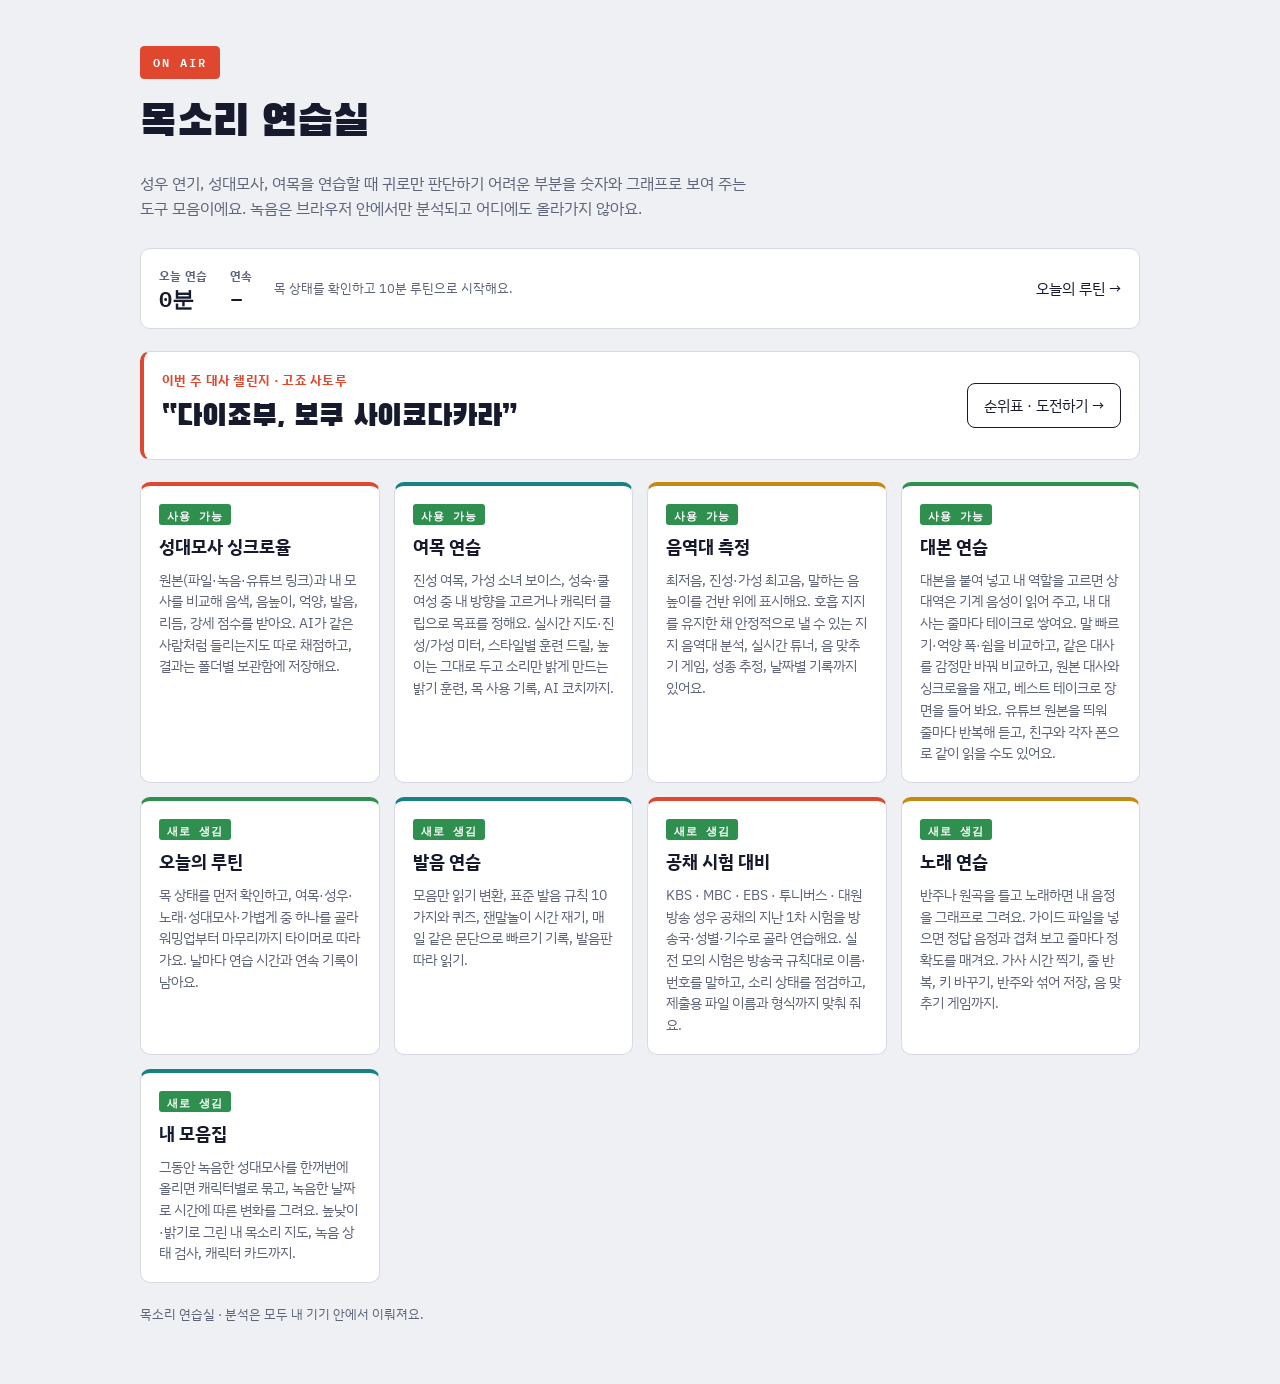
==== index.html @ d6d32005 "오늘의 루틴 페이지와 첫 화면 연습 요약 추가 - 목 상태 확인(느낌·쉰 소리·잠): 아프거나 2주 넘는 쉰 소리면 쉬기·진료 안내 - 가볍게/여목/성우/노래/성대모사 루틴, 단계" ====
<!DOCTYPE html>
<html lang="ko">
<head>
<meta charset="utf-8">
<meta name="viewport" content="width=device-width, initial-scale=1">
<title>목소리 연습실</title>
<meta name="description" content="성우 연기, 성대모사, 여목 연습을 위한 목소리 분석 도구 모음">
<link rel="preconnect" href="https://fonts.googleapis.com">
<link rel="preconnect" href="https://fonts.gstatic.com" crossorigin>
<link href="https://fonts.googleapis.com/css2?family=IBM+Plex+Sans+KR:wght@400;500;700&family=IBM+Plex+Mono:wght@500;600&family=Black+Han+Sans&display=swap" rel="stylesheet">
<link rel="stylesheet" href="assets/style.css?v=202611222300">
</head>
<body>
<div class="wrap">
  <header class="hero">
    <div class="tally on" style="justify-self:start">ON AIR</div>
    <h1>목소리 연습실</h1>
    <p class="sub">성우 연기, 성대모사, 여목을 연습할 때 귀로만 판단하기 어려운 부분을 숫자와 그래프로 보여 주는 도구 모음이에요. 녹음은 브라우저 안에서만 분석되고 어디에도 올라가지 않아요.</p>
  </header>

  <a class="panel home-today" href="routine.html" id="todayBox">
    <div><div class="ym-lab">오늘 연습</div><div class="ym-num sm" id="tdMin">0분</div></div>
    <div><div class="ym-lab">연속</div><div class="ym-num sm" id="tdStreak">–</div></div>
    <div class="cap" style="margin:0" id="tdMsg">목 상태를 확인하고 10분 루틴으로 시작해요.</div>
    <span class="primary-sm go">오늘의 루틴 →</span>
  </a>

  <section class="panel" id="recentBox" hidden>
    <h2 style="margin-bottom:10px">최근 성대모사 연습</h2>
    <div class="recent" id="recent"></div>
  </section>

  <a class="panel ch-home" href="challenge.html" id="chHome">
    <div><div class="ch-who" id="chHomeWho">이번 주 대사 챌린지</div><div class="ch-home-line" id="chHomeLine">이번 주 대사로 겨뤄 보세요</div></div>
    <span class="primary-sm ch-home-go">순위표 · 도전하기 →</span>
  </a>

  <section class="tools">
    <a class="panel tool" href="mimic.html" style="--c: var(--imi)">
      <span class="pill live">사용 가능</span>
      <h2>성대모사 싱크로율</h2>
      <p>원본(파일·녹음·유튜브 링크)과 내 모사를 비교해 음색, 음높이, 억양, 발음, 리듬, 강세 점수를 받아요. AI가 같은 사람처럼 들리는지도 따로 채점하고, 결과는 폴더별 보관함에 저장해요.</p>
    </a>
    <a class="panel tool" href="yeomok.html" style="--c: var(--ref)">
      <span class="pill live">사용 가능</span>
      <h2>여목 연습</h2>
      <p>진성 여목, 가성 소녀 보이스, 성숙·쿨 여성 중 내 방향을 고르거나 캐릭터 클립으로 목표를 정해요. 실시간 지도·진성/가성 미터, 스타일별 훈련 드릴, 높이는 그대로 두고 소리만 밝게 만드는 밝기 훈련, 목 사용 기록, AI 코치까지.</p>
    </a>
    <a class="panel tool" href="range.html" style="--c: var(--warn)">
      <span class="pill live">사용 가능</span>
      <h2>음역대 측정</h2>
      <p>최저음, 진성·가성 최고음, 말하는 음높이를 건반 위에 표시해요. 호흡 지지를 유지한 채 안정적으로 낼 수 있는 지지 음역대 분석, 실시간 튜너, 음 맞추기 게임, 성종 추정, 날짜별 기록까지 있어요.</p>
    </a>
    <a class="panel tool" href="script.html" style="--c: var(--good)">
      <span class="pill live">사용 가능</span>
      <h2>대본 연습</h2>
      <p>대본을 붙여 넣고 내 역할을 고르면 상대역은 기계 음성이 읽어 주고, 내 대사는 줄마다 테이크로 쌓여요. 말 빠르기·억양 폭·쉼을 비교하고, 같은 대사를 감정만 바꿔 비교하고, 원본 대사와 싱크로율을 재고, 베스트 테이크로 장면을 들어 봐요. 유튜브 원본을 띄워 줄마다 반복해 듣고, 친구와 각자 폰으로 같이 읽을 수도 있어요.</p>
    </a>
    <a class="panel tool" href="routine.html" style="--c: var(--good)">
      <span class="pill live">새로 생김</span>
      <h2>오늘의 루틴</h2>
      <p>목 상태를 먼저 확인하고, 여목·성우·노래·성대모사·가볍게 중 하나를 골라 워밍업부터 마무리까지 타이머로 따라가요. 날마다 연습 시간과 연속 기록이 남아요.</p>
    </a>
    <a class="panel tool" href="pronounce.html" style="--c: var(--ref)">
      <span class="pill live">새로 생김</span>
      <h2>발음 연습</h2>
      <p>모음만 읽기 변환, 표준 발음 규칙 10가지와 퀴즈, 잰말놀이 시간 재기, 매일 같은 문단으로 빠르기 기록, 발음판 따라 읽기.</p>
    </a>
    <a class="panel tool" href="exam.html" style="--c: var(--imi)">
      <span class="pill live">새로 생김</span>
      <h2>공채 시험 대비</h2>
      <p>KBS · MBC · EBS · 투니버스 · 대원방송 성우 공채의 지난 1차 시험을 방송국·성별·기수로 골라 연습해요. 실전 모의 시험은 방송국 규칙대로 이름·번호를 말하고, 소리 상태를 점검하고, 제출용 파일 이름과 형식까지 맞춰 줘요.</p>
    </a>
    <a class="panel tool" href="sing.html" style="--c: var(--warn)">
      <span class="pill live">새로 생김</span>
      <h2>노래 연습</h2>
      <p>반주나 원곡을 틀고 노래하면 내 음정을 그래프로 그려요. 가이드 파일을 넣으면 정답 음정과 겹쳐 보고 줄마다 정확도를 매겨요. 가사 시간 찍기, 줄 반복, 키 바꾸기, 반주와 섞어 저장, 음 맞추기 게임까지.</p>
    </a>
    <a class="panel tool" href="collection.html" style="--c: var(--ref)">
      <span class="pill live">새로 생김</span>
      <h2>내 모음집</h2>
      <p>그동안 녹음한 성대모사를 한꺼번에 올리면 캐릭터별로 묶고, 녹음한 날짜로 시간에 따른 변화를 그려요. 높낮이·밝기로 그린 내 목소리 지도, 녹음 상태 검사, 캐릭터 카드까지.</p>
    </a>
  </section>

  <footer>목소리 연습실 · 분석은 모두 내 기기 안에서 이뤄져요.</footer>
</div>
<script src="assets/challenges.js?v=202611222300"></script>
<script>
(() => {
  try { const { ch } = Week.current(); if (ch) { document.getElementById('chHomeWho').textContent = `이번 주 대사 챌린지 · ${ch.character}`; document.getElementById('chHomeLine').textContent = `“${ch.line}”`; } } catch (_) {}
})();
(() => {
  const dk = d => `${d.getFullYear()}-${String(d.getMonth() + 1).padStart(2, '0')}-${String(d.getDate()).padStart(2, '0')}`;
  let R = {}, V = {}; try { R = JSON.parse(localStorage.getItem('moksori.routine') || '{}'); V = JSON.parse(localStorage.getItem('moksori.voiceLoad') || '{}'); } catch (_) {}
  const sec = k => ((R[k] && R[k].sec) || 0) + ((V[k] && V[k].t) || 0), t = sec(dk(new Date()));
  let st = 0; for (let i = 0; i < 365; i++) { const s = sec(dk(new Date(Date.now() - i * 864e5))); if (s > 0) st++; else if (i === 0) continue; else break; }
  document.getElementById('tdMin').textContent = `${Math.round(t / 60)}분`; document.getElementById('tdStreak').textContent = st ? `${st}일` : '–';
  const ck = R[dk(new Date())] && R[dk(new Date())].ck;
  if (t > 1800) document.getElementById('tdMsg').textContent = '오늘은 30분이 넘었어요. 목을 쉬어 주세요.';
  else if (ck && ck.feel === '아픔') document.getElementById('tdMsg').textContent = '오늘은 목이 아프다고 했어요. 쉬는 날이에요.';
  else if (t > 0) document.getElementById('tdMsg').textContent = '오늘도 연습했어요. 짧게 한 번 더 해도 좋아요.';
})();
(() => {
  let h = []; try { h = JSON.parse(localStorage.getItem('moksori.mimic.history') || '[]'); } catch (_) {}
  if (!h.length) return;
  const best = Math.max(...h.map(x => x.o)), lastOne = h[h.length - 1];
  const r = v => Math.round(v);
  document.getElementById('recent').innerHTML =
    `<div><div class="big">${r(lastOne.o)}</div><div class="lab">최근 점수</div></div>` +
    `<div><div class="big">${r(best)}</div><div class="lab">최고 점수</div></div>` +
    `<div><div class="big">${h.length}</div><div class="lab">연습 횟수</div></div>`;
  document.getElementById('recentBox').hidden = false;
})();
</script>
</body>
</html>
---- assets/style.css ----
/* 레이아웃: 방송 스튜디오 콘솔. 위에 두 개의 입력 채널(원본/모사), 아래에 결과 미터와 그래프 */
:root {
  --bg: #eef0f4;
  --panel: #ffffff;
  --ink: #161a2c;
  --muted: #5d6378;
  --line: #d7dae3;
  --ref: #1b7f86;      /* 원본 채널 */
  --imi: #e0472f;      /* 내 모사 채널 (ON AIR 빨강) */
  --good: #2f8f4e; --warn: #c58a12; --bad: #c4372a;
  --font-display: "Black Han Sans", "IBM Plex Sans KR", sans-serif;
  --font-body: "IBM Plex Sans KR", "Apple SD Gothic Neo", "Malgun Gothic", sans-serif;
  --font-mono: "IBM Plex Mono", ui-monospace, monospace;
  color-scheme: light;
}
@media (prefers-color-scheme: dark) {
  :root:not([data-theme="light"]) {
    --bg: #12141d; --panel: #1b1e2a; --ink: #e9ebf3; --muted: #9aa0b6; --line: #2c3142;
    --ref: #4cc3c9; --imi: #ff6a52; --good: #5cc27d; --warn: #e4b43f; --bad: #ff6f61; color-scheme: dark;
  }
}
:root[data-theme="dark"] {
  --bg: #12141d; --panel: #1b1e2a; --ink: #e9ebf3; --muted: #9aa0b6; --line: #2c3142;
  --ref: #4cc3c9; --imi: #ff6a52; --good: #5cc27d; --warn: #e4b43f; --bad: #ff6f61; color-scheme: dark;
}
* { box-sizing: border-box; }
html, body { margin: 0; }
body { background: var(--bg); color: var(--ink); font-family: var(--font-body); font-size: 15px; line-height: 1.55; }
.wrap { max-width: 1040px; margin: 0 auto; padding: 28px 20px 60px; display: grid; gap: 22px; }
header { display: flex; align-items: center; justify-content: space-between; gap: 16px; flex-wrap: wrap; }
h1 { font-family: var(--font-display); font-weight: 400; font-size: 34px; letter-spacing: -0.5px; margin: 0; text-wrap: balance; }
h2 { font-size: 16px; margin: 0; font-weight: 700; text-wrap: balance; }
.sub { color: var(--muted); margin: 4px 0 0; max-width: 62ch; }
.tally { font-family: var(--font-mono); font-size: 12px; font-weight: 600; letter-spacing: 2px; padding: 6px 12px; border-radius: 4px; border: 1.5px solid var(--line); color: var(--muted); }
.tally.on { background: var(--imi); border-color: var(--imi); color: #fff; }
.panel { background: var(--panel); border: 1px solid var(--line); border-radius: 10px; padding: 18px; }
.channels { display: grid; grid-template-columns: 1fr 1fr; gap: 16px; }
@media (max-width: 720px) { .channels { grid-template-columns: 1fr; } }
.ch { display: grid; gap: 12px; border-top: 4px solid var(--c); }
.ch-head { display: flex; align-items: center; gap: 10px; }
.ch-tag { font-family: var(--font-mono); font-weight: 600; font-size: 12px; color: #fff; background: var(--c); padding: 2px 8px; border-radius: 3px; }
.drop { border: 1.5px dashed var(--line); border-radius: 8px; padding: 14px; display: flex; align-items: center; gap: 12px; flex-wrap: wrap; transition: border-color .15s, background .15s; }
.drop.over { border-color: var(--c); background: color-mix(in srgb, var(--c) 8%, transparent); }
.drop .name { flex: 1 1 160px; min-width: 0; color: var(--muted); font-size: 13px; overflow-wrap: anywhere; }
.drop .name b { color: var(--ink); font-weight: 500; }
button, .filebtn { font: inherit; font-weight: 500; font-size: 14px; border-radius: 6px; border: 1px solid var(--line); background: var(--panel); color: var(--ink); padding: 8px 14px; cursor: pointer; }
button:hover, .filebtn:hover { border-color: var(--ink); }
button:focus-visible, .filebtn:focus-within, input:focus-visible { outline: 2px solid var(--c, var(--imi)); outline-offset: 2px; }
button:disabled { opacity: .45; cursor: not-allowed; }
.filebtn { position: relative; background: var(--c); color: #fff; border-color: var(--c); }
.filebtn input { position: absolute; inset: 0; opacity: 0; cursor: pointer; }
canvas.wave { width: 100%; height: 64px; display: block; }
.meta { display: flex; gap: 14px; flex-wrap: wrap; font-size: 12.5px; color: var(--muted); font-variant-numeric: tabular-nums; }
.meta .w { color: var(--warn); font-weight: 500; }
.go { display: flex; gap: 12px; align-items: center; flex-wrap: wrap; }
.go button.primary { background: var(--ink); color: var(--bg); border-color: var(--ink); padding: 11px 22px; font-size: 15px; font-weight: 700; }
.go .hint { color: var(--muted); font-size: 13px; }
.result { display: grid; grid-template-columns: 240px 1fr; gap: 26px; align-items: start; }
@media (max-width: 720px) { .result { grid-template-columns: 1fr; } }
.score { display: grid; justify-items: center; gap: 6px; text-align: center; }
.score svg { width: 190px; height: 190px; }
.score .grade { font-weight: 700; font-size: 17px; }
.score .demo { font-size: 12px; color: var(--warn); font-weight: 500; }
.meters { display: grid; gap: 12px; }
.m { display: grid; grid-template-columns: 108px 1fr 44px; gap: 12px; align-items: center; }
.m .lab { font-weight: 500; font-size: 14px; }
.m .lab em { font-style: normal; font-family: var(--font-mono); font-size: 11px; color: var(--muted); }
.m .lab small { display: block; color: var(--muted); font-weight: 400; font-size: 11.5px; line-height: 1.3; }
.bar { height: 14px; border-radius: 3px; background: repeating-linear-gradient(90deg, var(--line) 0 2px, transparent 2px 10px); position: relative; overflow: hidden; border: 1px solid var(--line); }
.bar i { position: absolute; inset: 0 auto 0 0; background: var(--col); border-radius: 2px; transition: width .5s; }
.m .val { font-family: var(--font-mono); font-weight: 600; text-align: right; font-variant-numeric: tabular-nums; }
.fb { display: grid; gap: 8px; margin: 0; padding: 0; list-style: none; }
.fb li { padding: 10px 12px 10px 14px; border-left: 3px solid var(--col, var(--line)); background: color-mix(in srgb, var(--ink) 3%, transparent); border-radius: 0 6px 6px 0; font-size: 14px; }
.fb li b { font-weight: 700; margin-right: 6px; font-size: 12.5px; color: var(--muted); }
.charts { display: grid; grid-template-columns: 1.5fr 1fr; gap: 16px; }
@media (max-width: 820px) { .charts { grid-template-columns: 1fr; } }
.chart-head { display: flex; justify-content: space-between; align-items: center; gap: 10px; flex-wrap: wrap; margin-bottom: 10px; }
.legend { display: flex; gap: 14px; font-size: 12.5px; color: var(--muted); }
.legend span::before { content: ""; display: inline-block; width: 14px; height: 3px; background: var(--c); vertical-align: middle; margin-right: 6px; border-radius: 2px; }
canvas.chart { width: 100%; height: 260px; display: block; }
label.tog { font-size: 13px; color: var(--muted); display: flex; align-items: center; gap: 6px; cursor: pointer; }
.cap { font-size: 12.5px; color: var(--muted); margin: 8px 0 0; }
table.hist { width: 100%; border-collapse: collapse; font-size: 13.5px; font-variant-numeric: tabular-nums; }
.hist th, .hist td { text-align: right; padding: 7px 8px; border-bottom: 1px solid var(--line); white-space: nowrap; }
.hist th:first-child, .hist td:first-child, .hist th:nth-child(2), .hist td:nth-child(2) { text-align: left; }
.hist td:nth-child(2) { white-space: normal; overflow-wrap: anywhere; max-width: 220px; }
.hist th { font-weight: 500; color: var(--muted); font-size: 12px; }
.hist tr.best td { font-weight: 700; }
.histwrap { overflow-x: auto; }
.tips { display: grid; grid-template-columns: repeat(auto-fit, minmax(220px, 1fr)); gap: 14px; }
.tips div { font-size: 13.5px; color: var(--muted); }
.tips b { color: var(--ink); display: block; margin-bottom: 2px; font-size: 14px; }
.err { color: var(--bad); font-size: 13px; }
@media (prefers-reduced-motion: reduce) { * { transition: none !important; } }

/* ---- 사이트 공통 ---- */
.crumb a { color: var(--muted); text-decoration: none; font-size: 13.5px; font-weight: 500; }
.crumb a:hover { color: var(--ink); }
button.rec { color: var(--imi); border-color: color-mix(in srgb, var(--imi) 45%, var(--line)); }
button.rec.on { background: var(--imi); color: #fff; border-color: var(--imi); animation: blink 1.2s steps(2, start) infinite; }
@keyframes blink { 50% { opacity: .75; } }
.lvl { display: inline-block; width: 90px; height: 8px; border-radius: 2px; background: var(--line); vertical-align: middle; margin-left: 6px; overflow: hidden; position: relative; }
.lvl i { position: absolute; inset: 0 auto 0 0; background: var(--imi); }
@media (prefers-reduced-motion: reduce) { button.rec.on { animation: none; } }

/* ---- 홈 ---- */
.hero { display: grid; gap: 10px; padding: 18px 0 6px; }
.hero h1 { font-size: 44px; }
.hero .sub { font-size: 16px; }
.tools { display: grid; grid-template-columns: repeat(auto-fit, minmax(230px, 1fr)); gap: 14px; }
.tool { display: grid; gap: 8px; align-content: start; text-decoration: none; color: inherit; border-top: 4px solid var(--c, var(--line)); transition: transform .15s, border-color .15s; }
a.tool:hover { transform: translateY(-2px); border-color: var(--c); }
a.tool:focus-visible { outline: 2px solid var(--c); outline-offset: 2px; }
.tool h2 { font-size: 18px; }
.tool p { margin: 0; color: var(--muted); font-size: 14px; }
.pill { justify-self: start; font-family: var(--font-mono); font-size: 11px; font-weight: 600; letter-spacing: 1px; padding: 2px 8px; border-radius: 3px; }
.pill.live { background: var(--good); color: #fff; }
.pill.soon { border: 1px solid var(--line); color: var(--muted); }
.tool.soon { opacity: .75; }
.recent { display: flex; gap: 22px; flex-wrap: wrap; align-items: baseline; }
.recent .big { font-family: var(--font-mono); font-size: 30px; font-weight: 600; font-variant-numeric: tabular-nums; }
.recent .lab { color: var(--muted); font-size: 13px; }
footer { color: var(--muted); font-size: 12.5px; }

/* ---- 원본 입력 탭 / 유튜브 ---- */
.ch-head { flex-wrap: wrap; }
.tabs { margin-left: auto; display: flex; border: 1px solid var(--line); border-radius: 6px; overflow: hidden; }
.tab { border: 0; border-radius: 0; padding: 5px 11px; font-size: 13px; color: var(--muted); background: transparent; }
.tab + .tab { border-left: 1px solid var(--line); }
.tab.on { background: var(--c); color: #fff; }
.yt { display: grid; gap: 10px; }
.yt[hidden], .drop[hidden], .yt-box[hidden], .yt-row[hidden] { display: none; }
.yt-row { display: flex; gap: 8px; flex-wrap: wrap; align-items: center; }
.yt-row input { font: inherit; font-size: 14px; color: var(--ink); background: var(--bg); border: 1px solid var(--line); border-radius: 6px; padding: 8px 10px; }
#ytUrl { flex: 1 1 220px; min-width: 0; }
.tm { display: flex; align-items: center; gap: 6px; font-size: 13px; color: var(--muted); }
.tm input { width: 76px; font-family: var(--font-mono); font-variant-numeric: tabular-nums; padding: 6px 8px; }
.yt-box { aspect-ratio: 16 / 9; width: 100%; background: #000; border-radius: 8px; overflow: hidden; }
.yt-box iframe, .yt-box > div { width: 100%; height: 100%; display: block; border: 0; }
.yt .cap { margin: 0; }

/* ---- AI 목소리 닮음 ---- */
.ai { width: 100%; max-width: 230px; border: 1px solid var(--line); border-radius: 8px; padding: 12px; display: grid; gap: 6px; justify-items: center; margin-top: 6px; }
.ai-head { font-size: 12px; font-weight: 700; letter-spacing: .5px; color: var(--muted); }
.ai #aiBody { display: grid; gap: 6px; justify-items: center; width: 100%; }
.ai-num { font-family: var(--font-mono); font-size: 34px; font-weight: 600; line-height: 1.1; font-variant-numeric: tabular-nums; }
.ai-lab { font-weight: 700; font-size: 14px; }
.ai-sub { font-size: 11.5px; color: var(--muted); line-height: 1.4; }
.ai-sub.err, .ai-sub .err { color: var(--bad); }
.lvl.wide { width: 100%; margin: 0; }
.cap a, .err a { color: inherit; font-weight: 700; overflow-wrap: anywhere; }

/* ---- 저장 바 ---- */
.savebar { display: flex; gap: 8px; flex-wrap: wrap; align-items: center; padding-top: 12px; border-top: 1px solid var(--line); }
.savebar input, .savebar select, .folder-edit input, .item select { font: inherit; font-size: 14px; color: var(--ink); background: var(--bg); border: 1px solid var(--line); border-radius: 6px; padding: 8px 10px; }
.savebar input { flex: 1 1 200px; min-width: 0; }
.savebar.off input, .savebar.off select { opacity: .5; }
button.primary-sm { background: var(--ink); color: var(--bg); border-color: var(--ink); font-weight: 700; }
.save-msg { font-size: 13px; color: var(--muted); }

/* ---- 보관함 ---- */
.lib-tools { display: flex; gap: 8px; flex-wrap: wrap; }
.btnlike { font-weight: 500; font-size: 14px; border-radius: 6px; border: 1px solid var(--line); background: var(--panel); color: var(--ink); padding: 8px 14px; cursor: pointer; position: relative; }
.btnlike:hover { border-color: var(--ink); }
.btnlike input { position: absolute; inset: 0; opacity: 0; cursor: pointer; }
.folder-edit, .folder-act { display: flex; gap: 8px; flex-wrap: wrap; align-items: center; margin-bottom: 12px; }
.folder-edit[hidden], .folder-act[hidden] { display: none; }
.folder-edit input { flex: 0 1 240px; }
.folder-act button { font-size: 13px; padding: 6px 11px; }
.chips { display: flex; gap: 6px; flex-wrap: wrap; margin-bottom: 12px; }
.chip { border-radius: 999px; padding: 6px 13px; font-size: 13.5px; }
.chip em { font-style: normal; font-family: var(--font-mono); font-size: 11.5px; color: var(--muted); margin-left: 2px; }
.chip.on { background: var(--ink); color: var(--bg); border-color: var(--ink); }
.chip.on em { color: inherit; opacity: .7; }
.lib-list { display: grid; gap: 8px; }
.lib-empty { color: var(--muted); font-size: 14px; padding: 18px; border: 1.5px dashed var(--line); border-radius: 8px; text-align: center; }
.item { display: grid; grid-template-columns: 56px 1fr auto; gap: 14px; align-items: center; padding: 12px; border: 1px solid var(--line); border-radius: 8px; }
.item-score { font-family: var(--font-mono); font-weight: 600; font-size: 22px; text-align: center; color: var(--col); border-right: 3px solid var(--col); padding-right: 10px; font-variant-numeric: tabular-nums; }
.item-main { min-width: 0; }
.item-title { font-weight: 700; overflow-wrap: anywhere; }
.item-meta { font-size: 12.5px; color: var(--muted); overflow-wrap: anywhere; }
.item-parts { display: flex; gap: 10px; flex-wrap: wrap; font-size: 12px; color: var(--muted); margin-top: 2px; font-variant-numeric: tabular-nums; }
.item-act { display: flex; gap: 6px; flex-wrap: wrap; justify-content: flex-end; }
.item-act button, .item select { font-size: 13px; padding: 6px 10px; }
button.del.arm, #delFolder.arm { background: var(--bad); color: #fff; border-color: var(--bad); }
@media (max-width: 720px) { .item { grid-template-columns: 48px 1fr; } .item-act { grid-column: 1 / -1; justify-content: flex-start; } }

/* ---- 여목 연습 ---- */
.ym-bar { display: flex; gap: 14px; align-items: center; flex-wrap: wrap; padding: 14px 18px; }
.ym-mic.on { background: var(--imi); border-color: var(--imi); color: #fff; }
.ym-field { display: flex; gap: 6px; align-items: center; font-size: 13px; color: var(--muted); }
.ym-field select, .ym-form input { font: inherit; font-size: 14px; color: var(--ink); background: var(--bg); border: 1px solid var(--line); border-radius: 6px; padding: 6px 8px; }
.ym-timer { font-family: var(--font-mono); font-weight: 600; font-variant-numeric: tabular-nums; }
.ym-msg { font-size: 13px; color: var(--muted); flex: 1 1 260px; }
.ym-rest { background: color-mix(in srgb, var(--warn) 14%, var(--panel)); border: 1px solid var(--warn); border-radius: 10px; padding: 12px 16px; display: flex; gap: 12px; align-items: center; flex-wrap: wrap; }
.ym-rest[hidden] { display: none; }
.ym-main { display: grid; grid-template-columns: 1.6fr 1fr; gap: 16px; align-items: start; }
@media (max-width: 820px) { .ym-main { grid-template-columns: 1fr; } }
canvas.ym-map { width: 100%; height: 400px; display: block; }
canvas.ym-line { width: 100%; height: 150px; display: block; }
canvas.ym-siren { width: 100%; height: 200px; display: block; }
.ym-tiles { display: grid; gap: 12px; }
.ym-tile { display: grid; gap: 4px; padding: 14px 16px; }
.ym-lab { font-size: 12px; font-weight: 700; color: var(--muted); letter-spacing: .3px; }
.ym-num { font-family: var(--font-mono); font-size: 34px; font-weight: 600; line-height: 1.1; font-variant-numeric: tabular-nums; }
.ym-num small { font-size: 14px; color: var(--muted); font-weight: 500; }
.ym-sub { font-size: 13px; color: var(--muted); display: flex; gap: 6px; align-items: center; flex-wrap: wrap; }
.pill-z { font-size: 11.5px; font-weight: 700; padding: 1px 8px; border-radius: 999px; border: 1px solid var(--line); color: var(--muted); }
.pill-z:empty { display: none; }
.pill-z.z-m { color: var(--ref); border-color: var(--ref); }
.pill-z.z-n { color: var(--muted); }
.pill-z.z-f, .pill-z.z-h { color: var(--imi); border-color: var(--imi); }
.pill-z.ok { color: var(--good); border-color: var(--good); }
.pill-z.warn { color: #fff; background: var(--warn); border-color: var(--warn); }
.pill-z[hidden] { display: none; }
.ym-scale { position: relative; height: 16px; border-radius: 999px; margin: 8px 0 2px; background: linear-gradient(90deg, color-mix(in srgb, var(--ref) 55%, transparent), color-mix(in srgb, var(--good) 45%, transparent) 50%, color-mix(in srgb, var(--warn) 60%, transparent)); }
.ym-scale i { position: absolute; top: 50%; left: 8%; width: 18px; height: 18px; margin: -9px 0 0 -9px; border-radius: 50%; background: var(--ink); border: 3px solid var(--panel); opacity: .25; transition: left .12s; }
.ym-ticks { display: flex; justify-content: space-between; font-size: 11.5px; color: var(--muted); }
.ym-two { display: grid; grid-template-columns: 1fr 1fr; gap: 16px; }
@media (max-width: 820px) { .ym-two { grid-template-columns: 1fr; } }
.ym-steps { display: grid; gap: 10px; margin: 10px 0; }
.ym-step { display: grid; grid-template-columns: 1fr auto; gap: 2px 12px; align-items: center; padding: 10px 12px; border: 1px solid var(--line); border-radius: 8px; }
.ym-step b { font-size: 14px; }
.ym-step span { font-size: 12.5px; color: var(--muted); grid-column: 1; }
.ym-step button { grid-column: 2; grid-row: 1 / 3; }
.ym-step button.on { background: var(--imi); color: #fff; border-color: var(--imi); }
.ym-step em { grid-column: 1 / -1; font-style: normal; font-family: var(--font-mono); font-size: 12px; color: var(--ink); }
.ym-form { display: grid; gap: 10px; margin: 10px 0; font-size: 14px; }
.ym-form label { display: flex; gap: 6px; align-items: center; flex-wrap: wrap; }
.ym-form input { width: 76px; font-family: var(--font-mono); }
.ym-presets { display: flex; gap: 6px; flex-wrap: wrap; }
.ym-presets button { font-size: 13px; padding: 6px 10px; }
#sirenBtn.on { background: var(--imi); color: #fff; border-color: var(--imi); }
.ym-result { margin: 10px 0 0; font-size: 14px; }
.ym-ai { display: grid; gap: 8px; align-content: start; }

/* ---- AI 코치 ---- */
.coach-list { margin: 0; padding: 0; list-style: none; display: grid; gap: 8px; counter-reset: c; }
.coach-list li { display: grid; gap: 2px; padding: 10px 12px 10px 40px; position: relative; border-radius: 8px; background: color-mix(in srgb, var(--ink) 3%, transparent); border-left: 3px solid var(--warn); font-size: 14px; }
.coach-list li::before { counter-increment: c; content: counter(c); position: absolute; left: 12px; top: 10px; font-family: var(--font-mono); font-weight: 600; color: var(--muted); }
.coach-list li span { color: var(--muted); font-size: 13.5px; }
.coach-list li.tip-reg-good, .coach-list li.tip-next, .coach-list li.tip-ok { border-left-color: var(--good); }
.coach-list li.tip-calib, .coach-list li.tip-start, .coach-list li.tip-short { border-left-color: var(--ref); }
.coach-ai { border: 1px solid var(--line); border-radius: 8px; padding: 10px 12px; }
.coach-ai summary { cursor: pointer; font-weight: 700; font-size: 14px; display: flex; gap: 8px; align-items: center; }
.coach-ai-body { display: grid; gap: 8px; margin-top: 8px; }
.coach-ai-body input[type="password"], #aiQ { flex: 1 1 200px; min-width: 0; }
.coach-ai-body select { font: inherit; font-size: 14px; color: var(--ink); background: var(--bg); border: 1px solid var(--line); border-radius: 6px; padding: 8px 10px; }
.coach-out { font-size: 14px; line-height: 1.65; white-space: normal; }
.coach-out:empty { display: none; }

/* ---- 음역대 측정 ---- */
.rg-live { display: grid; grid-template-columns: 200px 1fr auto; gap: 22px; align-items: center; }
@media (max-width: 760px) { .rg-live { grid-template-columns: 1fr; } }
.rg-note { font-family: var(--font-display); font-size: 54px; line-height: 1; }
.rg-tuner-cv { width: 100%; height: 46px; display: block; margin-top: 6px; }
.rg-tick { display: flex; justify-content: space-between; font-size: 11.5px; color: var(--muted); }
.rg-ctl { display: grid; gap: 10px; justify-items: start; }
.rg-kbwrap { overflow-x: auto; }
canvas.rg-kb { width: 100%; min-width: 640px; height: 210px; display: block; cursor: pointer; }
.rg-steps { display: grid; grid-template-columns: repeat(auto-fit, minmax(220px, 1fr)); gap: 10px; margin-top: 10px; }
.rg-step { display: grid; gap: 6px; align-content: start; padding: 12px; border: 1px solid var(--line); border-radius: 8px; border-top: 3px solid var(--line); }
.rg-step.on { border-top-color: var(--imi); background: color-mix(in srgb, var(--imi) 5%, transparent); }
.rg-step > span { font-size: 13px; color: var(--muted); }
.rg-step button { justify-self: start; }
.rg-val { font-family: var(--font-mono); font-weight: 600; font-size: 20px; }
.rg-val small { font-size: 12px; color: var(--muted); font-weight: 500; }
.rg-val .err { font-family: var(--font-body); font-size: 13px; font-weight: 500; }
.rg-note-s { display: block; font-family: var(--font-body); font-size: 11.5px; color: var(--muted); font-weight: 400; }
.rg-run { margin-top: 12px; display: flex; gap: 12px; align-items: center; flex-wrap: wrap; padding: 12px; border-radius: 8px; background: color-mix(in srgb, var(--imi) 8%, transparent); }
.rg-run[hidden] { display: none; }
.rg-run .lvl.wide { flex: 1 1 200px; }
.rg-res { display: grid; grid-template-columns: 1fr 1fr; gap: 10px; margin-top: 10px; }
.rg-tile { border: 1px solid var(--line); border-radius: 8px; padding: 10px 12px; display: grid; gap: 2px; }
.rg-big { font-family: var(--font-mono); font-weight: 600; font-size: 19px; font-variant-numeric: tabular-nums; }
.rg-game { display: grid; gap: 10px; }
.rg-game-now { font-size: 18px; }
.rg-game-list { margin: 0; padding-left: 20px; display: flex; flex-wrap: wrap; gap: 6px 22px; font-size: 14px; font-variant-numeric: tabular-nums; }
.rg-game-sum { font-size: 15px; }
canvas.rg-hist { width: 100%; height: 200px; display: block; margin-bottom: 10px; }

/* ---- 이번 주 대사 챌린지 ---- */
.ch-card { display: grid; grid-template-columns: 1.6fr 1fr; gap: 24px; align-items: center; border-top: 4px solid var(--imi); }
@media (max-width: 760px) { .ch-card { grid-template-columns: 1fr; } }
.ch-who { font-size: 13px; font-weight: 700; color: var(--imi); letter-spacing: .3px; }
.ch-quote { font-family: var(--font-display); font-size: clamp(26px, 4.4vw, 40px); line-height: 1.25; margin: 6px 0 8px; text-wrap: balance; }
.ch-orig { color: var(--muted); font-size: 14px; }
.ch-tip { font-size: 13.5px; margin: 10px 0 0; padding-left: 10px; border-left: 3px solid var(--line); color: var(--muted); }
.ch-side { display: grid; gap: 12px; }
.ch-stat { display: grid; gap: 2px; }
.ch-big { font-family: var(--font-mono); font-size: 28px; font-weight: 600; font-variant-numeric: tabular-nums; line-height: 1.15; }
.ch-big small { font-size: 13px; color: var(--muted); font-weight: 500; }
.ch-mid { font-size: 20px; }
a.ch-go { display: inline-block; text-align: center; text-decoration: none; padding: 12px 18px; font-size: 16px; border-radius: 8px; border: 1px solid var(--ink); }
a.ch-go.off { opacity: .45; pointer-events: none; }
.ch-yt { font-size: 13px; color: var(--muted); }
.ch-yt[hidden] { display: none; }
.ch-table tr.mine td { background: color-mix(in srgb, var(--imi) 8%, transparent); }
.ch-table td em { font-style: normal; font-size: 11px; color: var(--imi); font-weight: 700; }
.ch-table td.muted, .muted { color: var(--muted); text-align: left !important; }
.medal { display: inline-grid; place-items: center; width: 22px; height: 22px; border-radius: 50%; color: #fff; font-weight: 700; font-size: 12px; }
.medal.m1 { background: #c9a227; } .medal.m2 { background: #8f9aa6; } .medal.m3 { background: #b4703a; }
.ch-me { margin: 8px 0 12px; }
.ch-mine { display: grid; grid-template-columns: repeat(3, 1fr); gap: 10px; }
.ch-nick { display: flex; gap: 8px; flex-wrap: wrap; }
.ch-nick input { flex: 1 1 160px; min-width: 0; font: inherit; font-size: 14px; color: var(--ink); background: var(--bg); border: 1px solid var(--line); border-radius: 6px; padding: 8px 10px; }
#delMe { margin-top: 8px; font-size: 13px; }
.ch-past { display: grid; gap: 10px; margin-top: 10px; }
.ch-pastrow { display: grid; grid-template-columns: 1fr auto; gap: 14px; padding: 10px 12px; border: 1px solid var(--line); border-radius: 8px; align-items: center; }
.ch-pastrow ol { margin: 0; padding-left: 18px; font-size: 13.5px; }
.ch-pastrow ol span { font-family: var(--font-mono); color: var(--muted); margin-left: 4px; }
.ch-banner { display: flex; justify-content: space-between; align-items: center; gap: 14px; flex-wrap: wrap; border-left: 4px solid var(--imi); }
.ch-banner[hidden] { display: none; }
.ch-banner-line { font-family: var(--font-display); font-size: 24px; }
.ch-submit { display: grid; gap: 10px; padding: 14px; border: 2px solid var(--imi); border-radius: 10px; background: color-mix(in srgb, var(--imi) 5%, transparent); }
.ch-submit[hidden] { display: none; }
.ch-checks { display: flex; gap: 8px 16px; flex-wrap: wrap; font-size: 13.5px; }
.ch-checks .ok { color: var(--good); } .ch-checks .no { color: var(--muted); } .ch-checks .wait { color: var(--warn); }
.tabs[hidden], .filebtn[hidden] { display: none; }
a.ch-home { display: flex; justify-content: space-between; align-items: center; gap: 16px; flex-wrap: wrap; text-decoration: none; color: inherit; border-left: 4px solid var(--imi); }
a.ch-home:hover { border-color: var(--imi); }
.ch-home-line { font-family: var(--font-display); font-size: clamp(22px, 3.6vw, 30px); margin-top: 4px; }
.ch-home-go { padding: 10px 16px; border-radius: 8px; border: 1px solid var(--ink); }

/* ---- 여목 방향(스타일) ---- */
.ys { display: grid; gap: 12px; }
.ys-cards { display: grid; grid-template-columns: repeat(auto-fit, minmax(200px, 1fr)); gap: 10px; }
.ys-card { text-align: left; display: grid; gap: 4px; align-content: start; padding: 12px 14px; border-radius: 10px; border: 1.5px solid var(--line); background: var(--panel); position: relative; }
.ys-card:hover { border-color: var(--imi); }
.ys-card.on { border-color: var(--imi); background: color-mix(in srgb, var(--imi) 7%, var(--panel)); box-shadow: 0 0 0 1px var(--imi) inset; }
.ys-id { position: absolute; top: 10px; right: 12px; font-family: var(--font-mono); font-size: 12px; color: var(--muted); }
.ys-card b { font-size: 15px; padding-right: 18px; }
.ys-sub { font-size: 12.5px; color: var(--imi); font-weight: 500; }
.ys-nums { font-size: 12px; color: var(--muted); font-family: var(--font-mono); line-height: 1.5; }
.ys-clip { display: flex; gap: 12px; align-items: center; flex-wrap: wrap; }
.ys-clipres { font-size: 13.5px; padding: 10px 12px; border-radius: 8px; background: color-mix(in srgb, var(--ref) 8%, transparent); border-left: 3px solid var(--ref); }
.ys-clipres[hidden] { display: none; }
.ym-scale b { position: absolute; top: -3px; bottom: -3px; border: 2px dashed var(--ink); border-radius: 999px; opacity: .55; pointer-events: none; }

/* ---- 훈련 드릴 ---- */
.tr-list { display: grid; grid-template-columns: repeat(auto-fit, minmax(220px, 1fr)); gap: 10px; }
.tr-card { display: grid; gap: 4px; align-content: start; padding: 12px; border: 1px solid var(--line); border-radius: 8px; }
.tr-card button { justify-self: start; margin-top: 4px; }
.tr-best { font-size: 12.5px; font-family: var(--font-mono); color: var(--ink); }
.tr-run { margin-top: 14px; display: grid; gap: 10px; padding: 14px; border: 2px solid var(--imi); border-radius: 10px; background: color-mix(in srgb, var(--imi) 4%, transparent); }
.tr-run[hidden] { display: none; }
.tr-head { display: flex; gap: 10px; align-items: center; flex-wrap: wrap; }
.tr-head b { font-size: 17px; }
.tr-head button:first-of-type { margin-left: auto; }
.tr-how { margin: 0; padding-left: 20px; font-size: 14px; color: var(--muted); display: grid; gap: 2px; }
.tr-line { font-family: var(--font-display); font-size: 26px; text-align: center; padding: 8px 0; }
.tr-line[hidden] { display: none; }
.tr-state { font-size: 15px; min-height: 1.6em; }
.tr-state .ok { color: var(--good); font-weight: 700; } .tr-state .no { color: var(--warn); font-weight: 700; }
.tr-bar { height: 10px; }
.tr-bar i { transition: width .1s; }
.tr-reps { margin: 0; padding-left: 20px; font-size: 13.5px; display: grid; gap: 2px; }
#drNext[hidden] { display: none; }

/* ---- 지지 음역대 ---- */
.sup-ctl { display: flex; gap: 10px; align-items: center; flex-wrap: wrap; }
.sup-ctl select { font: inherit; font-size: 13.5px; color: var(--ink); background: var(--bg); border: 1px solid var(--line); border-radius: 6px; padding: 6px 8px; }
.sup-run { display: grid; grid-template-columns: 180px 1fr auto; gap: 18px; align-items: center; padding: 14px; border: 2px solid var(--good); border-radius: 10px; margin-bottom: 12px; background: color-mix(in srgb, var(--good) 5%, transparent); }
.sup-run[hidden] { display: none; }
@media (max-width: 700px) { .sup-run { grid-template-columns: 1fr; } }
.sup-live { display: grid; gap: 6px; }
canvas.sup-cv { width: 100%; height: 170px; display: block; margin: 6px 0 10px; }

/* ---- 대본 연습 ---- */
.sc-top { display: flex; gap: 12px; align-items: center; flex-wrap: wrap; padding: 12px 16px; }
.sc-top select { font: inherit; font-size: 14px; color: var(--ink); background: var(--bg); border: 1px solid var(--line); border-radius: 6px; padding: 6px 8px; max-width: 220px; }
.sc-edit { display: grid; gap: 10px; }
.sc-edit[hidden] { display: none; }
.sc-edit input, .sc-edit textarea { font: inherit; font-size: 14.5px; color: var(--ink); background: var(--bg); border: 1px solid var(--line); border-radius: 8px; padding: 10px 12px; width: 100%; }
.sc-edit textarea { font-family: var(--font-body); line-height: 1.7; resize: vertical; }
.sc-main { display: grid; grid-template-columns: 1fr 1.25fr; gap: 16px; align-items: start; }
@media (max-width: 860px) { .sc-main { grid-template-columns: 1fr; } }
.sc-list-wrap { display: grid; gap: 8px; }
.sc-list { list-style: none; margin: 0; padding: 0; display: grid; gap: 2px; max-height: 470px; overflow-y: auto; }
.sc-li { display: grid; grid-template-columns: 64px 1fr auto 34px; gap: 8px; align-items: baseline; padding: 7px 8px; border-radius: 6px; font-size: 14px; cursor: pointer; color: var(--muted); }
.sc-li:hover { background: color-mix(in srgb, var(--ink) 4%, transparent); }
.sc-li.mine { color: var(--ink); }
.sc-li.on { background: color-mix(in srgb, var(--imi) 10%, transparent); box-shadow: inset 3px 0 0 var(--imi); }
.sc-li.dir { display: block; cursor: default; font-size: 12.5px; font-style: italic; color: var(--muted); padding-left: 80px; }
.sc-role { font-weight: 700; font-size: 12.5px; overflow: hidden; text-overflow: ellipsis; white-space: nowrap; }
.sc-li.mine .sc-role { color: var(--imi); }
.sc-txt em { font-style: normal; color: var(--muted); font-size: 12.5px; }
.sc-n { font-family: var(--font-mono); font-size: 12px; text-align: right; color: var(--muted); }
.sc-right { display: grid; gap: 16px; }
.sc-prompt { display: grid; gap: 10px; border-top: 4px solid var(--imi); }
.sc-pos { display: flex; justify-content: space-between; align-items: center; }
.sc-prev, .sc-next { font-size: 13.5px; color: var(--muted); }
.sc-dir { font-size: 13.5px; color: var(--warn); font-weight: 500; min-height: 1.2em; }
.sc-line { font-family: var(--font-display); font-size: clamp(24px, 3.4vw, 34px); line-height: 1.35; text-wrap: balance; }
.sc-line.partner { color: var(--muted); }
.sc-ctl { display: flex; gap: 8px; flex-wrap: wrap; align-items: center; }
.sc-rec { padding: 10px 20px; font-size: 15px; }
.sc-rec.on { background: var(--imi); border-color: var(--imi); animation: blink 1.2s steps(2, start) infinite; }
.sc-scene { display: grid; gap: 8px; }
.sc-scene-btns { display: flex; gap: 8px; flex-wrap: wrap; }
.sc-scene-btns button[hidden] { display: none; }
.sc-takes td small { color: var(--muted); font-size: 11px; margin-left: 2px; }
.sc-takes canvas.spark { width: 110px; height: 26px; display: block; }
.sc-takes .star { border: 0; background: none; font-size: 18px; padding: 0 4px; color: var(--warn); cursor: pointer; }
.sc-takes tr.best td { background: color-mix(in srgb, var(--warn) 8%, transparent); }
.sc-acts { display: flex; gap: 6px; justify-content: flex-end; }
.sc-acts button { font-size: 12.5px; padding: 4px 9px; }
#refPlay[hidden], #refDel[hidden], #thSync[hidden], #edDel[hidden] { display: none; }
@media (prefers-reduced-motion: reduce) { .sc-rec.on { animation: none; } }
.wrap > *, .sc-main > *, .sc-right > * { min-width: 0; }
.panel, .wrap :where(section, div, details, ol, ul) { min-width: 0; }

/* ---- 내 모음집 ---- */
.co-up { display: grid; gap: 12px; border: 2px dashed var(--line); transition: border-color .15s, background .15s; }
.co-up.over { border-color: var(--imi); background: color-mix(in srgb, var(--imi) 5%, var(--panel)); }
.co-up-btns { display: flex; gap: 10px; flex-wrap: wrap; align-items: center; }
.btnlike.primary-like { background: var(--ink); color: var(--bg); border-color: var(--ink); font-weight: 700; }
.co-prog { display: flex; gap: 10px; align-items: center; flex-wrap: wrap; }
.co-prog[hidden] { display: none; }
.co-prog .lvl.wide { flex: 1 1 220px; }
.co-tiles { display: grid; grid-template-columns: repeat(auto-fit, minmax(170px, 1fr)); gap: 14px; }
.co-tiles:empty { display: none; }
.co-tile { display: grid; gap: 2px; align-content: start; }
.co-period { font-family: var(--font-mono); font-weight: 600; font-size: 15px; line-height: 1.4; font-variant-numeric: tabular-nums; }
.co-map { width: 100%; display: block; cursor: pointer; }
.co-months { width: 100%; display: block; }
.co-chars { display: grid; grid-template-columns: repeat(auto-fill, minmax(200px, 1fr)); gap: 8px; }
.co-char { display: grid; gap: 2px; text-align: left; font: inherit; color: var(--ink); background: var(--bg); border: 1px solid var(--line); border-left: 5px solid var(--cc); border-radius: 8px; padding: 9px 12px; cursor: pointer; }
.co-char:hover, .co-char.on { border-color: var(--cc); background: color-mix(in srgb, var(--cc) 7%, var(--panel)); }
.co-cn { font-weight: 700; font-size: 15px; }
.co-cn small { font-size: 10.5px; font-weight: 600; color: var(--good); border: 1px solid var(--good); border-radius: 3px; padding: 0 4px; vertical-align: 2px; }
.co-cm { font-family: var(--font-mono); font-size: 12.5px; font-variant-numeric: tabular-nums; }
.co-cd { font-size: 12px; color: var(--muted); }
.co-trend { color: var(--imi); font-weight: 600; margin-left: 4px; }
.co-detail { display: grid; grid-template-columns: 1.3fr 1fr; gap: 20px; margin-bottom: 16px; }
@media (max-width: 860px) { .co-detail { grid-template-columns: 1fr; } }
.co-h3 { font-size: 15px; margin: 0 0 8px; }
.co-growth { width: 100%; display: block; }
.co-card { display: grid; gap: 10px; align-content: start; background: var(--bg); border: 1px solid var(--line); border-radius: 8px; padding: 14px; }
.co-card-grid { display: grid; grid-template-columns: 1fr 1fr; gap: 10px; }
.co-card-grid label { display: grid; gap: 4px; font-size: 13px; color: var(--muted); }
.co-card-grid .co-wide { grid-column: 1 / -1; }
.co-card-grid input, .co-card-grid select, #dRename { font: inherit; font-size: 14px; color: var(--ink); background: var(--panel); border: 1px solid var(--line); border-radius: 6px; padding: 6px 8px; min-width: 0; }
.co-pair { display: flex; gap: 4px; align-items: center; color: var(--muted); }
.co-pair input { width: 72px; }
#dRename { width: 230px; max-width: 100%; }
.co-takes td small { color: var(--muted); font-size: 11px; margin-left: 2px; }
.co-fn { max-width: 160px; overflow: hidden; text-overflow: ellipsis; white-space: nowrap; }
.co-takes select { font: inherit; font-size: 12px; padding: 3px 4px; border: 1px solid var(--line); border-radius: 5px; background: var(--panel); color: var(--ink); max-width: 96px; }
.co-chk { font-family: var(--font-mono); font-weight: 600; padding: 1px 6px; border-radius: 4px; }
.co-chk.ok { color: #fff; background: var(--good); }
.co-chk.mid { color: var(--warn); border: 1px solid var(--warn); }
.co-chk.no { color: var(--bad); border: 1px solid var(--bad); }
.co-warn { color: var(--warn); font-size: 12.5px; cursor: help; }
.co-good { color: var(--good); font-size: 12.5px; }
.co-q { display: grid; gap: 6px; }
.co-qi summary { cursor: pointer; padding: 6px 0; }
.co-qi ul { margin: 4px 0 8px; padding-left: 18px; display: grid; gap: 3px; font-size: 13.5px; }
button.linkish { border: 0; background: none; padding: 0; font: inherit; color: var(--ink); text-decoration: underline; cursor: pointer; }

/* ---- 여목: 밝기 훈련 · 목 사용 기록 ---- */
.br-meter { display: grid; gap: 4px; margin: 6px 0 14px; }
.br-track { position: relative; height: 22px; border-radius: 6px; background: linear-gradient(90deg, color-mix(in srgb, var(--ref) 30%, var(--line)), var(--line) 50%, color-mix(in srgb, var(--warn) 30%, var(--line))); overflow: visible; }
.br-track > i { position: absolute; inset: 0 auto 0 0; border-radius: 6px; background: var(--imi); opacity: .85; transition: width .08s linear; }
.br-track > i.ok { background: var(--good); }
.br-track > b { position: absolute; top: -5px; bottom: -5px; width: 3px; margin-left: -1.5px; background: var(--ink); border-radius: 2px; }
.br-track > b::after { content: '기준'; position: absolute; top: -17px; left: 50%; transform: translateX(-50%); font-size: 11px; font-weight: 600; color: var(--ink); white-space: nowrap; }
.br-track > b.tgt { background: var(--good); }
.br-track > b.tgt::after { content: '목표'; color: var(--good); top: auto; bottom: -17px; }
.br-track > b[hidden] { display: none; }
.br-scale { display: flex; justify-content: space-between; font-size: 12px; color: var(--muted); margin-top: 8px; }
.br-row { display: grid; grid-template-columns: repeat(3, minmax(90px, 1fr)) 2fr; gap: 14px; align-items: start; }
@media (max-width: 760px) { .br-row { grid-template-columns: 1fr 1fr 1fr; } .br-game { grid-column: 1 / -1; } }
.ym-num.sm { font-size: 22px; }
.br-game { display: grid; gap: 6px; justify-items: start; }
.ym-load { font-size: 13px; color: var(--muted); }
.ym-load summary { cursor: pointer; font-family: var(--font-mono); font-size: 12.5px; }
.ym-load[open] { flex-basis: 100%; }
.ld-bars { display: flex; gap: 8px; align-items: flex-end; height: 90px; margin-top: 8px; max-width: 360px; }
.ld-b { flex: 1; display: grid; grid-template-rows: 1fr auto; height: 100%; text-align: center; }
.ld-b > i { align-self: end; display: flex; align-items: flex-end; background: color-mix(in srgb, var(--imi) 30%, var(--line)); border-radius: 3px 3px 0 0; min-height: 2px; }
.ld-b > i > i { width: 100%; background: var(--imi); border-radius: 3px 3px 0 0; }
.ld-b span { font-size: 11px; color: var(--muted); }
.sc-emo { display: flex; gap: 12px; flex-wrap: wrap; align-items: center; }
.sc-emo select, .sc-emo-sel { font: inherit; font-size: 13px; color: var(--ink); background: var(--bg); border: 1px solid var(--line); border-radius: 6px; padding: 4px 6px; }
.sc-emobox:empty { display: none; }
.sc-emobox { margin-top: 10px; }

/* 「아~」 울림 재기 */
.rm-line { display: grid; grid-template-columns: 150px 1fr 110px; gap: 12px; align-items: center; margin: 14px 0; }
.rm-line .ym-lab small { display: block; } .rm-line .ym-num { white-space: nowrap; }
.rm-track { position: relative; height: 30px; border-radius: 6px; background: var(--line); }
.rm-band { position: absolute; top: 0; bottom: 0; display: grid; place-items: center; font-size: 12px; font-weight: 600; color: var(--ink); overflow: hidden; white-space: nowrap; }
.rm-band.m { background: color-mix(in srgb, var(--ref) 32%, var(--line)); border-radius: 6px; }
.rm-band.f { background: color-mix(in srgb, var(--good) 38%, var(--line)); border-radius: 6px 0 0 6px; }
.rm-band.c { background: color-mix(in srgb, var(--warn) 34%, var(--line)); border-radius: 0 6px 6px 0; }
#rmT2 .rm-band { border-radius: 6px; }
.rm-track > b { position: absolute; top: -5px; bottom: -5px; width: 4px; margin-left: -2px; background: var(--ink); border-radius: 2px; transition: left .12s linear; }
.rm-track > b[hidden] { display: none; }
.rm-msg { margin: 6px 0 0; min-height: 3em; }
.rm-msg .warn { color: var(--warn); } .rm-msg .good { color: var(--good); }
.rm-h3 { margin: 22px 0 6px; font-size: 16px; }
.rm-play { display: flex; flex-wrap: wrap; gap: 8px; align-items: center; margin: 8px 0; }
@media (max-width: 760px) { .rm-line { grid-template-columns: 1fr 70px; } .rm-line .ym-lab { grid-column: 1 / -1; } }

/* 따라 하기 · 본보기 */
.gd-dots { display: flex; gap: 6px; align-items: center; }
.gd-dots i { width: 10px; height: 10px; border-radius: 50%; background: var(--line); }
.gd-dots i.done { background: color-mix(in srgb, var(--good) 60%, var(--line)); } .gd-dots i.on { background: var(--imi); }
.gd-card { border: 1px solid var(--line); border-radius: 10px; padding: 16px 18px; }
.gd-card h3 { margin: 2px 0 8px; font-size: 19px; } .gd-card p { margin: 0 0 10px; line-height: 1.7; }
.gd-n { font-size: 12px; color: var(--muted); font-weight: 600; }
.gd-stat { min-height: 1.7em; } .gd-stat .good { color: var(--good); }
.gd-btns { display: flex; flex-wrap: wrap; gap: 8px; }
.rm-track > b.ref { width: 12px; height: 12px; top: 50%; bottom: auto; margin: -6px 0 0 -6px; transform: rotate(45deg); border-radius: 2px; background: var(--imi); transition: none; }
.rm-model { margin-top: 2px; }

/* 대본: 유튜브 · 자막 · 찾기 */
.sc-sub { display: flex; flex-wrap: wrap; gap: 8px; align-items: center; }
.sc-sub input[type=password] { width: 220px; max-width: 100%; font: inherit; font-size: 14px; color: var(--ink); background: var(--bg); border: 1px solid var(--line); border-radius: 6px; padding: 7px 10px; }
.sc-how { font-size: 14px; } .sc-how summary { cursor: pointer; font-weight: 600; } .sc-how ol { margin: 8px 0; padding-left: 20px; line-height: 1.8; }
.sc-yt { display: grid; gap: 10px; }
.sc-yt[hidden], .sc-find[hidden] { display: none; }
.sc-yt-frame { position: relative; aspect-ratio: 16 / 9; background: #000; border-radius: 8px; overflow: hidden; }
.sc-yt-frame iframe, .sc-yt-frame > div { position: absolute; inset: 0; width: 100%; height: 100%; border: 0; }
.sc-t { font-family: var(--font-mono, monospace); font-size: 11.5px; color: var(--muted); white-space: nowrap; }
.sc-find { display: grid; gap: 10px; }
.sc-find textarea { font: inherit; font-size: 14.5px; color: var(--ink); background: var(--bg); border: 1px solid var(--line); border-radius: 8px; padding: 10px 12px; width: 100%; resize: vertical; }
.sc-tags { display: flex; flex-wrap: wrap; gap: 6px; }
.sc-tag { font-size: 13px; padding: 4px 10px; border-radius: 999px; }
.sc-tag.on { background: var(--ink); color: var(--bg); border-color: var(--ink); }
.sc-bank { display: grid; grid-template-columns: repeat(auto-fill, minmax(230px, 1fr)); gap: 10px; }
.sc-bk { display: grid; gap: 4px; border: 1px solid var(--line); border-radius: 8px; padding: 12px; align-content: start; }
.sc-bk-x { font-size: 13.5px; color: var(--muted); overflow: hidden; text-overflow: ellipsis; white-space: nowrap; }
.sc-bk button { justify-self: start; margin-top: 4px; }

/* 대본: 같이 읽기 */
.sc-room { display: grid; gap: 12px; }
.sc-room[hidden], #rmIn[hidden], #rmOut[hidden] { display: none; }
#rmIn { display: grid; gap: 12px; }
.sc-room input[type=text] { font: inherit; font-size: 14px; color: var(--ink); background: var(--bg); border: 1px solid var(--line); border-radius: 6px; padding: 7px 10px; width: 140px; }
.sc-room .rm-code-in { width: 110px; text-transform: uppercase; letter-spacing: .12em; font-family: var(--font-mono, monospace); }
.rm-head { display: flex; flex-wrap: wrap; gap: 10px; align-items: flex-end; }
.rm-head > div { margin-right: auto; }
.rm-code { font-family: var(--font-mono, monospace); font-size: 30px; font-weight: 600; letter-spacing: .18em; }
.rm-mem { display: flex; flex-wrap: wrap; gap: 8px; }
.rm-p { display: grid; gap: 2px; border: 1px solid var(--line); border-radius: 8px; padding: 8px 12px; min-width: 120px; font-size: 13.5px; }
.rm-p.me { border-color: var(--imi); }
.rm-p span { color: var(--muted); }
.rm-p i { font-style: normal; font-size: 12px; color: var(--warn); }
.rm-p i.ok { color: var(--good); } .rm-p i.bad { color: var(--bad); }
#rmMute.on { background: var(--bad); color: #fff; border-color: var(--bad); }
.rm-msg { margin: 0; min-height: 1.6em; }
.sc-bk-w { font-size: 13px; color: var(--imi); font-weight: 600; }

/* 같이 읽은 기록 */
#svBox[hidden] { display: none; }
.sv-list { display: grid; gap: 10px; }
.sv-row { display: flex; flex-wrap: wrap; gap: 10px; align-items: flex-start; border: 1px solid var(--line); border-radius: 8px; padding: 12px; }
.sv-main { flex: 1 1 260px; display: grid; gap: 4px; min-width: 0; }
.sv-main details { font-size: 13.5px; } .sv-main summary { cursor: pointer; color: var(--muted); }
.sv-main ol { margin: 6px 0 0; padding-left: 20px; display: grid; gap: 4px; }
.sv-main ol button { padding: 1px 7px; font-size: 12px; }
.sv-btns { display: flex; flex-wrap: wrap; gap: 6px; }

/* 공채 시험 대비 */
.ex-filter { display: flex; flex-wrap: wrap; gap: 10px 18px; align-items: center; padding: 12px 16px; }
.ex-filter > button { margin-left: auto; }
.ex-add[hidden], .ex-detail[hidden], .ex-mock[hidden], #stInfo[hidden], #pastBox[hidden], #mkSetup[hidden], #mkRun[hidden], #mkDone[hidden] { display: none; }
.ex-num { width: 70px; font: inherit; font-size: 14px; color: var(--ink); background: var(--bg); border: 1px solid var(--line); border-radius: 6px; padding: 6px 8px; }
.ex-link-in, #mkName, #mkNo { font: inherit; font-size: 14px; color: var(--ink); background: var(--bg); border: 1px solid var(--line); border-radius: 6px; padding: 7px 10px; width: 200px; max-width: 100%; }
.ex-info { display: grid; grid-template-columns: repeat(auto-fit, minmax(260px, 1fr)); gap: 16px; font-size: 14px; }
.ex-info ol, .ex-info ul { margin: 6px 0 0; padding-left: 20px; line-height: 1.7; }
.ex-tip { margin: 12px 0 0; font-size: 14px; border-left: 3px solid var(--imi); padding-left: 10px; }
.ex-list { display: grid; grid-template-columns: repeat(auto-fill, minmax(190px, 1fr)); gap: 10px; }
.ex-card { display: grid; gap: 4px; text-align: left; padding: 12px; border-radius: 8px; font-weight: 400; }
.ex-card.on { border-color: var(--imi); box-shadow: inset 0 0 0 1px var(--imi); }
.ex-card b { font-size: 16px; }
.ex-st { font-size: 12px; font-weight: 700; color: var(--imi); }
.ex-fill { height: 4px; border-radius: 2px; background: var(--line); overflow: hidden; margin-top: 4px; }
.ex-fill i { display: block; height: 100%; background: var(--good); }
.ex-items { list-style: none; padding: 0; margin: 0 0 12px; display: grid; gap: 12px; }
.ex-it { border: 1px solid var(--line); border-radius: 8px; padding: 10px; display: grid; gap: 8px; }
.ex-it-h { display: flex; gap: 8px; align-items: center; flex-wrap: wrap; }
.ex-no { width: 28px; height: 28px; border-radius: 50%; background: var(--ink); color: var(--bg); display: grid; place-items: center; font-weight: 700; flex: none; }
.ex-it input, .ex-it textarea { font: inherit; font-size: 14px; color: var(--ink); background: var(--bg); border: 1px solid var(--line); border-radius: 6px; padding: 7px 10px; }
.ex-type { flex: 1 1 150px; min-width: 0; font-weight: 600 !important; } .ex-dirin { flex: 3 1 220px; min-width: 0; }
.ex-it-h input { width: 0; }
.ex-it textarea { width: 100%; line-height: 1.7; resize: vertical; }
.ex-x { padding: 4px 10px; } .ex-x.arm { background: var(--bad); color: #fff; border-color: var(--bad); }
.ex-rules { margin: 10px 0 0; padding-left: 20px; font-size: 13.5px; color: var(--muted); line-height: 1.7; }
.ex-steps { display: flex; flex-wrap: wrap; gap: 6px; margin-bottom: 12px; }
.ex-steps span { font-size: 12.5px; padding: 3px 10px; border-radius: 999px; border: 1px solid var(--line); color: var(--muted); }
.ex-steps span.done { background: color-mix(in srgb, var(--good) 18%, transparent); color: var(--ink); }
.ex-steps span.on { background: var(--imi); color: #fff; border-color: var(--imi); }
.ex-stage { border-top: 4px solid var(--imi); border-radius: 8px; background: color-mix(in srgb, var(--ink) 3%, transparent); padding: 16px 18px; display: grid; gap: 8px; margin-bottom: 12px; }
.ex-say { font-size: 14px; color: var(--muted); } .ex-say b { color: var(--ink); }
.ex-dir { font-size: 14px; font-style: italic; color: var(--imi); font-weight: 600; }
.ex-text { font-size: 21px; line-height: 1.8; }
.ex-br { font-style: normal; color: var(--muted); font-size: 15px; }
.ex-check { margin-top: 10px; display: flex; flex-wrap: wrap; gap: 8px; align-items: center; font-size: 13.5px; min-height: 1.6em; }
.ex-flag { font-size: 12.5px; padding: 2px 8px; border-radius: 999px; border: 1px solid var(--line); }
.ex-flag.ok { color: var(--good); border-color: var(--good); } .ex-flag.warn { color: var(--warn); border-color: var(--warn); } .ex-flag.bad { color: var(--bad); border-color: var(--bad); }
#mkLvl.hot { background: var(--bad); }
@media (max-width: 600px) { .ex-text { font-size: 18px; } .ex-filter > button { margin-left: 0; } }

/* 노래 연습 */
.sg-edit { display: grid; gap: 10px; }
.sg-edit[hidden], .sg-yt[hidden] { display: none; }
.sg-edit input[type=text], .sg-edit textarea { font: inherit; font-size: 14.5px; color: var(--ink); background: var(--bg); border: 1px solid var(--line); border-radius: 8px; padding: 9px 12px; width: 100%; }
.sg-edit textarea { line-height: 1.7; resize: vertical; }
.sg-src { display: grid; grid-template-columns: repeat(auto-fit, minmax(280px, 1fr)); gap: 14px; }
.sg-src > div { display: grid; gap: 6px; align-content: start; }
.sg-main { display: grid; grid-template-columns: 1.7fr 1fr; gap: 16px; align-items: start; }
@media (max-width: 900px) { .sg-main { grid-template-columns: 1fr; } }
.sg-main > *, .sg-side > * { min-width: 0; }
.sg-side { display: grid; gap: 16px; }
.sg-stage { display: grid; gap: 10px; border-top: 4px solid var(--imi); }
.sg-yt { position: relative; aspect-ratio: 16 / 9; background: #000; border-radius: 8px; overflow: hidden; max-height: 240px; }
.sg-yt iframe, .sg-yt > div { position: absolute; inset: 0; width: 100%; height: 100%; border: 0; }
.sg-lyric { text-align: center; display: grid; gap: 4px; min-height: 92px; align-content: center; }
.sg-prev, .sg-next { color: var(--muted); font-size: 14px; min-height: 1.4em; }
.sg-now { font-size: 24px; font-weight: 700; line-height: 1.4; }
.sg-cv { width: 100%; height: 260px; border-radius: 8px; background: color-mix(in srgb, var(--ink) 3%, transparent); }
.sg-bar { display: flex; gap: 10px; align-items: center; font-family: var(--font-mono, monospace); font-size: 12.5px; color: var(--muted); }
.sg-bar input { flex: 1; }
#lineLoop.on { background: var(--ink); color: var(--bg); }
.sg-score { display: grid; grid-template-columns: repeat(3, 1fr); gap: 10px; text-align: center; }
.ym-num.good { color: var(--good); } .ym-num.warnc { color: var(--warn); } .ym-num.badc { color: var(--bad); }
.sg-lines { margin: 10px 0 0; padding-left: 0; list-style: none; display: grid; gap: 6px; font-size: 13.5px; }
.sg-lines button { padding: 2px 8px; font-size: 12.5px; margin-right: 6px; min-width: 52px; }
.sg-drill { display: grid; grid-template-columns: auto 1fr auto; gap: 18px; align-items: center; margin: 12px 0 4px; }
@media (max-width: 600px) { .sg-drill { grid-template-columns: 1fr 1fr; } .sg-needle { grid-column: 1 / -1; grid-row: 2; } .sg-now { font-size: 20px; } }
.sg-needle-t { position: relative; height: 26px; border-radius: 6px; background: linear-gradient(90deg, color-mix(in srgb, var(--bad) 25%, var(--line)), var(--line) 40%, color-mix(in srgb, var(--good) 35%, var(--line)) 50%, var(--line) 60%, color-mix(in srgb, var(--bad) 25%, var(--line))); }
.sg-needle-t i { position: absolute; top: -4px; bottom: -4px; left: 50%; width: 4px; margin-left: -2px; border-radius: 2px; background: var(--ink); transition: left .06s linear; }
.sg-needle-t i.ok { background: var(--good); }

#coldBox[hidden], #ivBox[hidden], #cdStage[hidden], #cdCtl[hidden], #ivStage[hidden], #ivCtl[hidden] { display: none; }
#r2Box .ex-stage { margin: 12px 0; }
.ex-count { font-family: var(--font-mono, monospace); font-size: 13px; color: var(--muted); }

/* 발음 연습 */
.pr-in { width: 100%; font: inherit; font-size: 15px; color: var(--ink); background: var(--bg); border: 1px solid var(--line); border-radius: 8px; padding: 9px 12px; resize: vertical; margin-bottom: 10px; }
.pr-big { font-size: 24px; line-height: 1.7; margin: 12px 0; font-weight: 500; word-break: keep-all; }
.pr-words { display: grid; grid-template-columns: repeat(auto-fill, minmax(140px, 1fr)); gap: 8px; margin-bottom: 12px; }
.pr-w { display: grid; gap: 2px; text-align: left; padding: 10px 12px; font-weight: 400; }
.pr-w b { font-size: 17px; } .pr-w span { color: var(--imi); font-family: var(--font-mono, monospace); font-size: 14px; }
.pr-quiz[hidden] { display: none; }
.pr-quiz { border-top: 3px solid var(--imi); padding-top: 6px; margin-top: 10px; }
.pr-quiz button { font-size: 18px; padding: 8px 18px; font-family: var(--font-mono, monospace); }
.pr-quiz button.pr-ok { background: var(--good); color: #fff; border-color: var(--good); }
.pr-quiz button.pr-no { background: var(--bad); color: #fff; border-color: var(--bad); }
.pr-para { font-size: 18px; line-height: 1.9; margin: 4px 0 12px; word-break: keep-all; }
.pr-chart { width: 100%; height: 150px; margin-top: 12px; }
.pr-board { display: grid; gap: 4px; }
.pr-row { display: grid; grid-template-columns: repeat(10, 1fr); gap: 4px; cursor: pointer; }
.pr-row span { text-align: center; padding: 6px 0; border-radius: 6px; font-size: 18px; background: color-mix(in srgb, var(--ink) 4%, transparent); transition: background .1s; }
.pr-row span.on { background: var(--imi); color: #fff; transform: scale(1.08); }
@media (max-width: 600px) { .pr-row span { font-size: 15px; padding: 4px 0; } .pr-big { font-size: 20px; } }

/* 오늘의 루틴 */
.rt-ck { display: grid; grid-template-columns: repeat(auto-fit, minmax(240px, 1fr)); gap: 14px; }
.rt-ck .sc-tags { margin-top: 6px; }
.rt-advice { margin: 12px 0 0; padding: 8px 12px; border-radius: 8px; font-size: 14px; min-height: 1em; }
.rt-advice:empty { display: none; }
.rt-advice.ok { background: color-mix(in srgb, var(--good) 14%, transparent); }
.rt-advice.warn { background: color-mix(in srgb, var(--warn) 18%, transparent); }
.rt-advice.bad { background: color-mix(in srgb, var(--bad) 16%, transparent); }
.rt-plans { display: grid; grid-template-columns: repeat(auto-fill, minmax(200px, 1fr)); gap: 10px; }
.rt-plan { display: grid; gap: 4px; text-align: left; padding: 12px; font-weight: 400; }
.rt-plan b { font-size: 16px; } .rt-plan.rt-dim { opacity: .45; } .rt-plan.arm { outline: 2px solid var(--bad); }
.rt-tags { font-size: 12.5px; color: var(--muted); line-height: 1.5; }
.rt-run[hidden] { display: none; }
.rt-run { border-top: 4px solid var(--good); display: grid; gap: 10px; }
.rt-top { display: flex; justify-content: space-between; align-items: center; gap: 12px; }
.rt-step { font-size: 24px; font-weight: 700; }
.rt-clock { font-family: var(--font-mono, monospace); font-size: 40px; font-weight: 600; }
.rt-how { font-size: 16px; line-height: 1.7; margin: 0; }
.rt-run .btnlike { justify-self: start; text-decoration: none; }
.rt-list { margin: 0; padding-left: 20px; font-size: 13.5px; color: var(--muted); display: grid; gap: 2px; }
.rt-list li.done { text-decoration: line-through; } .rt-list li.on { color: var(--ink); font-weight: 700; }
.rt-today { display: grid; grid-template-columns: repeat(3, auto) 1fr; gap: 18px; align-items: center; }
.rt-msg { font-size: 14px; }
.rt-bars { max-width: none; height: 110px; }
@media (max-width: 600px) { .rt-today { grid-template-columns: repeat(3, 1fr); } .rt-msg { grid-column: 1 / -1; } .rt-step { font-size: 20px; } .rt-clock { font-size: 30px; } }
.home-today { display: flex; flex-wrap: wrap; gap: 14px 22px; align-items: center; text-decoration: none; color: inherit; }
.home-today .go { margin-left: auto; }
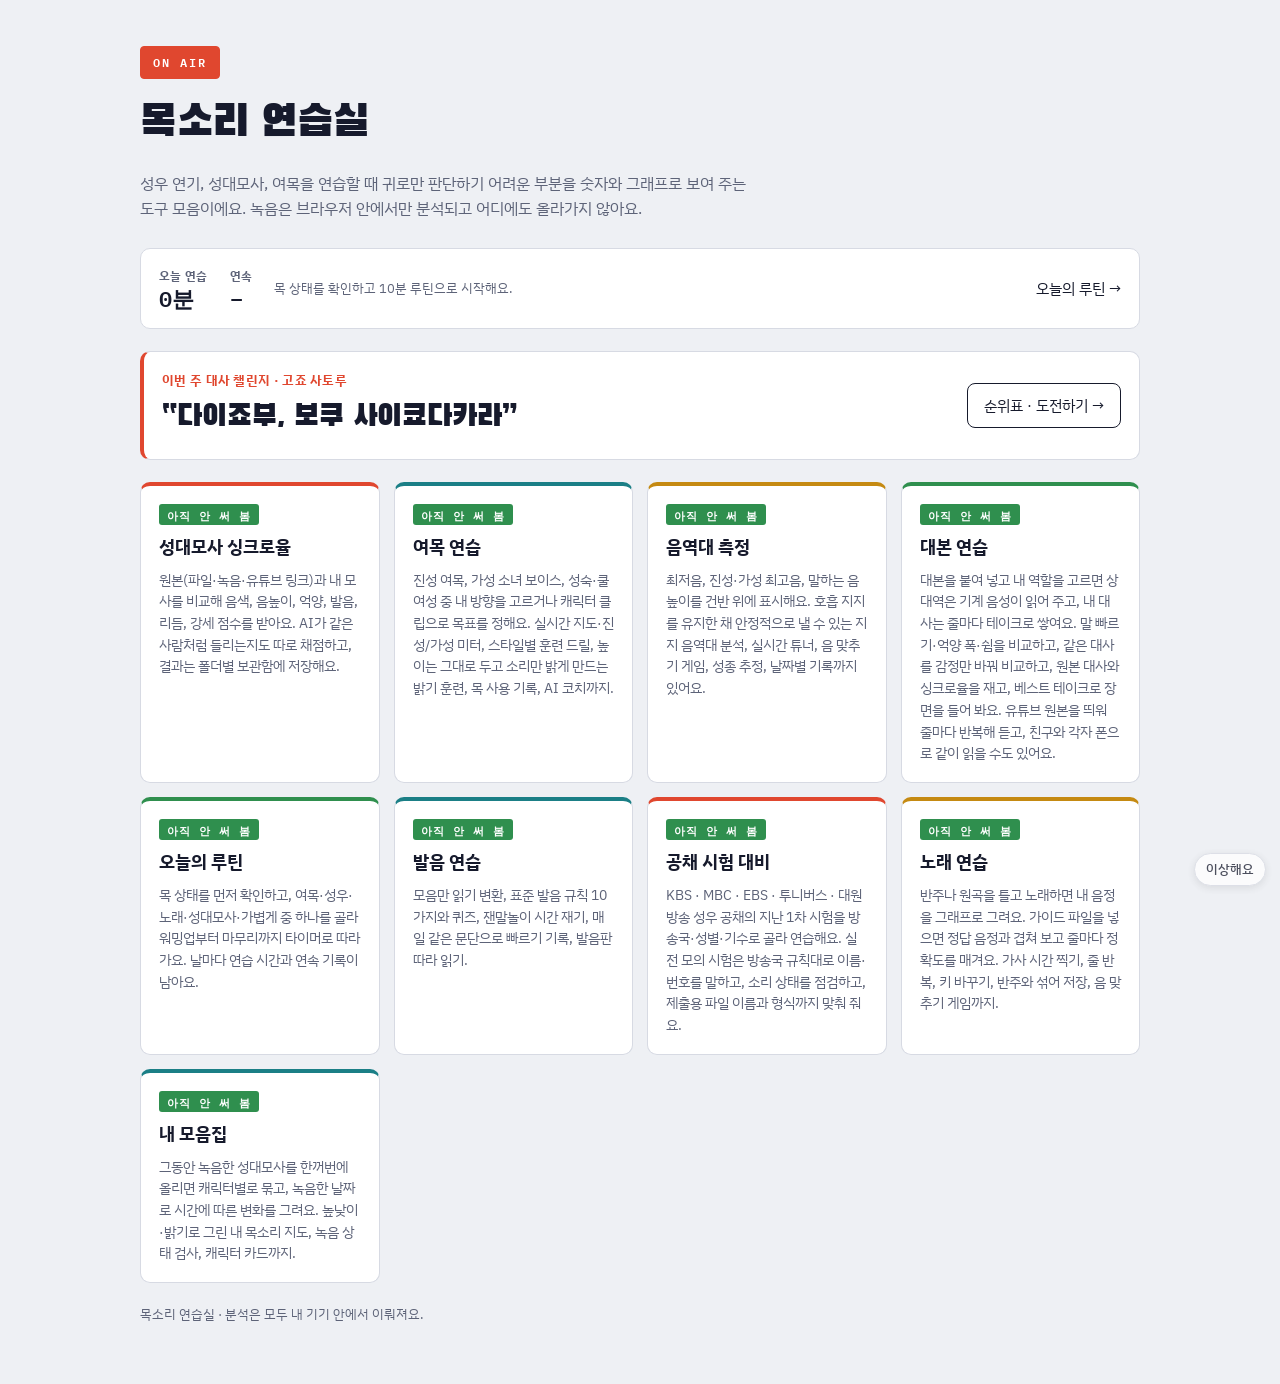
==== commit c2e11e0b: "모든 페이지에 「이상해요」 알리기, 오류 기록, 사용 기록 - assets/report.js: 페이지 오류를 기기에 자동 기록(최근 50개) - 「이상해요」 버튼: 빠른 선택 + " ====
--- a/index.html
+++ b/index.html
@@ -8,7 +8,8 @@
 <link rel="preconnect" href="https://fonts.googleapis.com">
 <link rel="preconnect" href="https://fonts.gstatic.com" crossorigin>
 <link href="https://fonts.googleapis.com/css2?family=IBM+Plex+Sans+KR:wght@400;500;700&family=IBM+Plex+Mono:wght@500;600&family=Black+Han+Sans&display=swap" rel="stylesheet">
-<link rel="stylesheet" href="assets/style.css?v=202611222300">
+<link rel="stylesheet" href="assets/style.css?v=202611240300">
+<script src="assets/report.js?v=202611240300"></script>
 </head>
 <body>
 <div class="wrap">
@@ -85,10 +86,18 @@
 
   <footer>목소리 연습실 · 분석은 모두 내 기기 안에서 이뤄져요.</footer>
 </div>
-<script src="assets/challenges.js?v=202611222300"></script>
+<script src="assets/challenges.js?v=202611240300"></script>
 <script>
 (() => {
   try { const { ch } = Week.current(); if (ch) { document.getElementById('chHomeWho').textContent = `이번 주 대사 챌린지 · ${ch.character}`; document.getElementById('chHomeLine').textContent = `“${ch.line}”`; } } catch (_) {}
+})();
+(() => {
+  let U = {}; try { U = JSON.parse(localStorage.getItem('moksori.usage') || '{}'); } catch (_) {}
+  const tools = [...document.querySelectorAll('a.panel.tool')]; if (!tools.length) return;
+  const n = a => { const k = a.getAttribute('href').replace('.html', ''); return U[k] ? U[k].n : 0; }, total = tools.reduce((s, a) => s + n(a), 0);
+  tools.forEach(a => { if (!n(a)) { const p = a.querySelector('.pill'); if (p) p.textContent = '아직 안 써 봄'; } });
+  if (total < 5) return;
+  const box = tools[0].parentElement; tools.map((a, i) => [a, i]).sort((x, y) => n(y[0]) - n(x[0]) || x[1] - y[1]).forEach(([a]) => box.appendChild(a));
 })();
 (() => {
   const dk = d => `${d.getFullYear()}-${String(d.getMonth() + 1).padStart(2, '0')}-${String(d.getDate()).padStart(2, '0')}`;
--- a/assets/style.css
+++ b/assets/style.css
@@ -685,3 +685,11 @@
 @media (max-width: 600px) { .rt-today { grid-template-columns: repeat(3, 1fr); } .rt-msg { grid-column: 1 / -1; } .rt-step { font-size: 20px; } .rt-clock { font-size: 30px; } }
 .home-today { display: flex; flex-wrap: wrap; gap: 14px 22px; align-items: center; text-decoration: none; color: inherit; }
 .home-today .go { margin-left: auto; }
+
+.sc-emph { color: var(--imi); }
+.sc-br { font-style: normal; color: var(--muted); font-weight: 400; }
+.sc-expect { margin: 8px 0 6px; padding-left: 20px; font-size: 13.5px; line-height: 1.8; }
+.sg-key { margin: 0; padding: 8px 10px; border-radius: 8px; background: color-mix(in srgb, var(--ref) 12%, transparent); font-size: 13.5px; }
+.sg-key[hidden] { display: none; }
+.sg-key button { padding: 2px 10px; font-size: 13px; margin-left: 6px; }
+.rm-held { opacity: .4; }
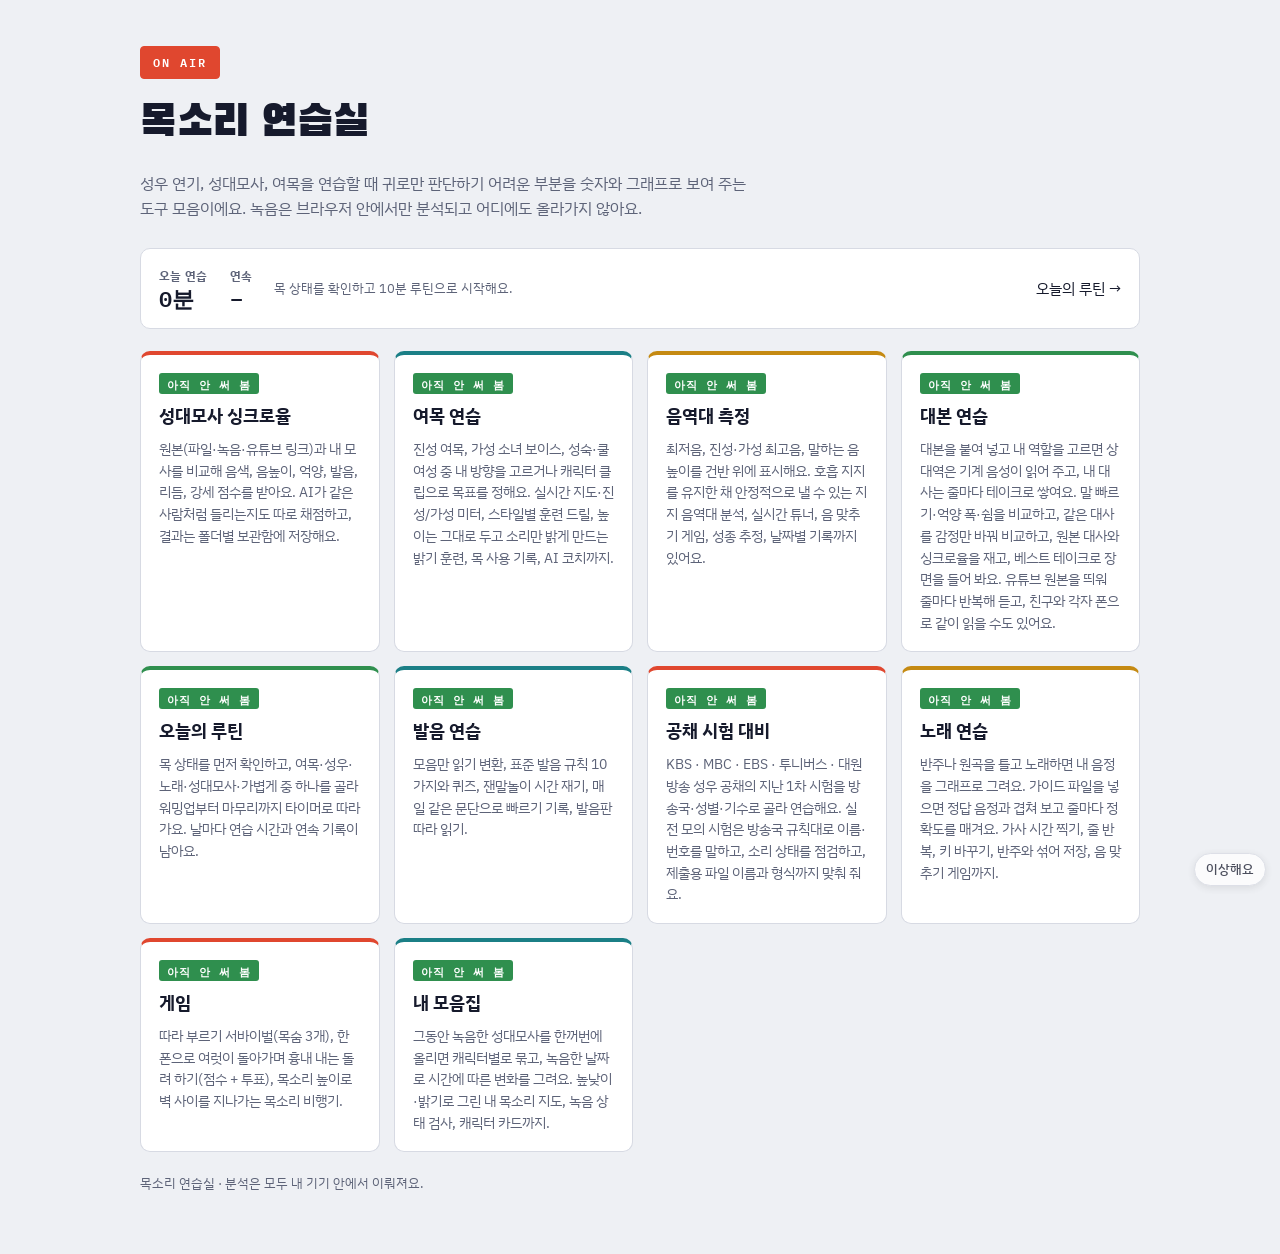
==== commit 269fa203: "게임 칸 추가(따라 부르기 서바이벌, 돌려 하기, 목소리 비행기), 이번 주 대사 챌린지 삭제 Co-Authored-By: Claude Opus 5.5 <noreply@anthro" ====
--- a/index.html
+++ b/index.html
@@ -8,8 +8,8 @@
 <link rel="preconnect" href="https://fonts.googleapis.com">
 <link rel="preconnect" href="https://fonts.gstatic.com" crossorigin>
 <link href="https://fonts.googleapis.com/css2?family=IBM+Plex+Sans+KR:wght@400;500;700&family=IBM+Plex+Mono:wght@500;600&family=Black+Han+Sans&display=swap" rel="stylesheet">
-<link rel="stylesheet" href="assets/style.css?v=202611240300">
-<script src="assets/report.js?v=202611240300"></script>
+<link rel="stylesheet" href="assets/style.css?v=202611260900">
+<script src="assets/report.js?v=202611260900"></script>
 </head>
 <body>
 <div class="wrap">
@@ -30,11 +30,6 @@
     <h2 style="margin-bottom:10px">최근 성대모사 연습</h2>
     <div class="recent" id="recent"></div>
   </section>
-
-  <a class="panel ch-home" href="challenge.html" id="chHome">
-    <div><div class="ch-who" id="chHomeWho">이번 주 대사 챌린지</div><div class="ch-home-line" id="chHomeLine">이번 주 대사로 겨뤄 보세요</div></div>
-    <span class="primary-sm ch-home-go">순위표 · 도전하기 →</span>
-  </a>
 
   <section class="tools">
     <a class="panel tool" href="mimic.html" style="--c: var(--imi)">
@@ -77,6 +72,11 @@
       <h2>노래 연습</h2>
       <p>반주나 원곡을 틀고 노래하면 내 음정을 그래프로 그려요. 가이드 파일을 넣으면 정답 음정과 겹쳐 보고 줄마다 정확도를 매겨요. 가사 시간 찍기, 줄 반복, 키 바꾸기, 반주와 섞어 저장, 음 맞추기 게임까지.</p>
     </a>
+    <a class="panel tool" href="game.html" style="--c: var(--imi)">
+      <span class="pill live">새로 생김</span>
+      <h2>게임</h2>
+      <p>따라 부르기 서바이벌(목숨 3개), 한 폰으로 여럿이 돌아가며 흉내 내는 돌려 하기(점수 + 투표), 목소리 높이로 벽 사이를 지나가는 목소리 비행기.</p>
+    </a>
     <a class="panel tool" href="collection.html" style="--c: var(--ref)">
       <span class="pill live">새로 생김</span>
       <h2>내 모음집</h2>
@@ -86,11 +86,7 @@
 
   <footer>목소리 연습실 · 분석은 모두 내 기기 안에서 이뤄져요.</footer>
 </div>
-<script src="assets/challenges.js?v=202611240300"></script>
 <script>
-(() => {
-  try { const { ch } = Week.current(); if (ch) { document.getElementById('chHomeWho').textContent = `이번 주 대사 챌린지 · ${ch.character}`; document.getElementById('chHomeLine').textContent = `“${ch.line}”`; } } catch (_) {}
-})();
 (() => {
   let U = {}; try { U = JSON.parse(localStorage.getItem('moksori.usage') || '{}'); } catch (_) {}
   const tools = [...document.querySelectorAll('a.panel.tool')]; if (!tools.length) return;
--- a/assets/style.css
+++ b/assets/style.css
@@ -693,3 +693,35 @@
 .sg-key[hidden] { display: none; }
 .sg-key button { padding: 2px 10px; font-size: 13px; margin-left: 6px; }
 .rm-held { opacity: .4; }
+.rm-diag { font-size: 13.5px; } .rm-diag summary { cursor: pointer; color: var(--muted); } .rm-diag ul { list-style: none; padding: 0; margin: 6px 0 0; display: grid; gap: 3px; } .rm-diag li.ok { color: var(--good); } .rm-diag li.no { color: var(--warn); }
+/* 게임 */
+.gm-pick { display: grid; grid-template-columns: repeat(3, 1fr); gap: 12px; }
+@media (max-width: 720px) { .gm-pick { grid-template-columns: 1fr; } }
+.gm-card { text-align: left; display: grid; gap: 4px; border-top: 4px solid var(--c); cursor: pointer; font: inherit; color: var(--ink); }
+.gm-card b { font-size: 16px; } .gm-card span { font-size: 13px; color: var(--muted); line-height: 1.45; }
+.gm-card.on { outline: 2px solid var(--c); outline-offset: -2px; background: color-mix(in srgb, var(--c) 7%, var(--panel)); }
+.gm-box { display: grid; gap: 12px; } .gm-box[hidden], .gm-box [hidden] { display: none !important; }
+.gm-opts { display: flex; flex-wrap: wrap; gap: 10px 16px; align-items: center; font-size: 14px; }
+.gm-opts select { margin-left: 4px; }
+.gm-hud { display: grid; grid-template-columns: repeat(4, 1fr); gap: 10px; }
+.gm-life { color: var(--imi); letter-spacing: 2px; }
+.gm-msg { margin: 0; min-height: 1.6em; font-size: 14.5px; }
+.gm-ok { color: var(--good); } .gm-no { color: var(--bad); }
+.gm-cv { width: 100%; height: 150px; border: 1px solid var(--line); border-radius: 8px; }
+.gm-legend i { display: inline-block; width: 14px; height: 4px; border-radius: 2px; vertical-align: middle; margin: 0 4px 0 8px; }
+.gm-players { display: grid; grid-template-columns: repeat(auto-fill, minmax(150px, 1fr)); gap: 8px; margin-bottom: 8px; }
+.gm-pl { display: flex; gap: 4px; } .gm-pl input { flex: 1; min-width: 0; width: 0; } .gm-pl button { padding: 4px 9px; }
+.gm-check { font-size: 13.5px; display: inline-flex; gap: 6px; align-items: center; }
+.gm-turn { font-size: 18px; font-weight: 700; } .gm-turn small { color: var(--muted); font-weight: 500; font-size: 13px; }
+.gm-who { color: var(--c); }
+.gm-h3 { font-size: 14px; margin: 6px 0; }
+.gm-rank { margin: 0 0 8px; padding-left: 22px; display: grid; gap: 6px; }
+.gm-rank li.src { list-style: none; margin-left: -22px; color: var(--muted); }
+.gm-rank li button { padding: 2px 9px; font-size: 12px; margin-right: 4px; }
+.gm-rank small { color: var(--good); font-weight: 700; }
+.gm-sc { font-family: var(--font-mono); margin-left: 6px; }
+.gm-rank.board li:first-child b { color: var(--good); }
+.gm-fly { position: relative; } .gm-fly canvas { width: 100%; height: 300px; display: block; border: 1px solid var(--line); border-radius: 8px; background: color-mix(in srgb, var(--ref) 4%, var(--panel)); }
+.gm-fly-score { position: absolute; top: 8px; right: 12px; font-family: var(--font-mono); font-size: 30px; font-weight: 600; color: var(--ink); opacity: .8; }
+.gm-links { display: flex; flex-wrap: wrap; gap: 8px; } .gm-links a { text-decoration: none; }
+.linkbtn { border: 0; background: none; color: var(--ref); font-weight: 700; padding: 0 4px; cursor: pointer; }
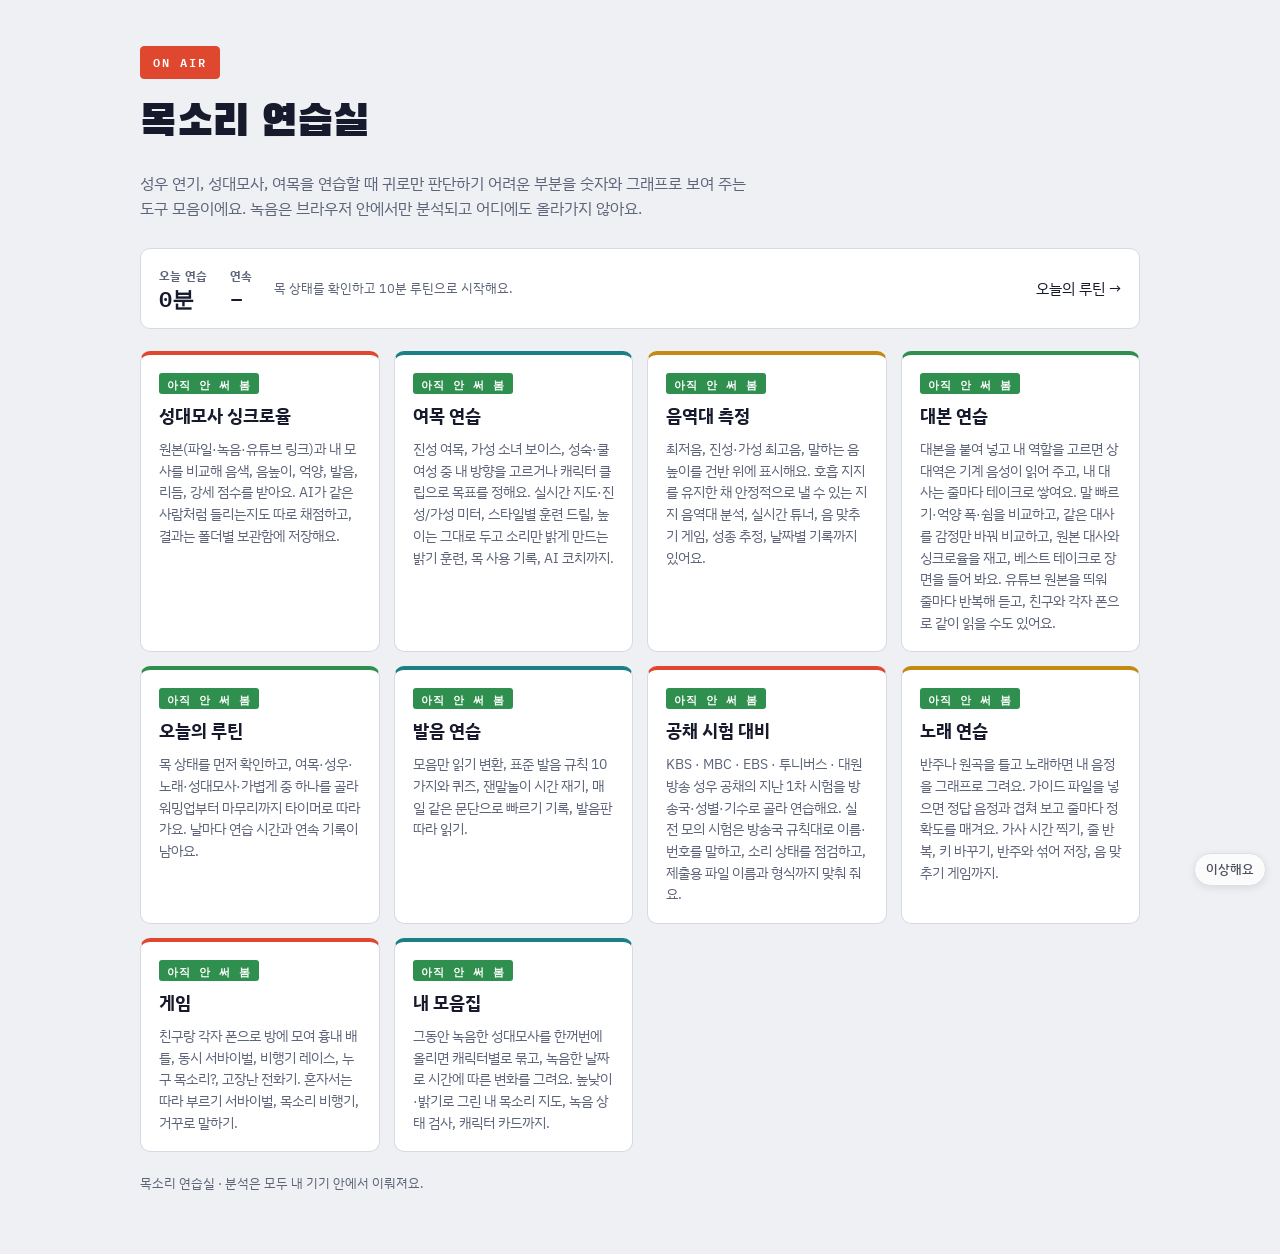
==== commit f0d14870: "게임 강화: 친구랑 각자 폰으로(5가지), 흉내 배틀 점수 고침, 거꾸로 말하기·고장난 전화기 추가 Co-Authored-By: Claude Opus 5.5 <noreply@ant" ====
--- a/index.html
+++ b/index.html
@@ -8,8 +8,8 @@
 <link rel="preconnect" href="https://fonts.googleapis.com">
 <link rel="preconnect" href="https://fonts.gstatic.com" crossorigin>
 <link href="https://fonts.googleapis.com/css2?family=IBM+Plex+Sans+KR:wght@400;500;700&family=IBM+Plex+Mono:wght@500;600&family=Black+Han+Sans&display=swap" rel="stylesheet">
-<link rel="stylesheet" href="assets/style.css?v=202611260900">
-<script src="assets/report.js?v=202611260900"></script>
+<link rel="stylesheet" href="assets/style.css?v=202611281900">
+<script src="assets/report.js?v=202611281900"></script>
 </head>
 <body>
 <div class="wrap">
@@ -75,7 +75,7 @@
     <a class="panel tool" href="game.html" style="--c: var(--imi)">
       <span class="pill live">새로 생김</span>
       <h2>게임</h2>
-      <p>따라 부르기 서바이벌(목숨 3개), 한 폰으로 여럿이 돌아가며 흉내 내는 돌려 하기(점수 + 투표), 목소리 높이로 벽 사이를 지나가는 목소리 비행기.</p>
+      <p>친구랑 각자 폰으로 방에 모여 흉내 배틀, 동시 서바이벌, 비행기 레이스, 누구 목소리?, 고장난 전화기. 혼자서는 따라 부르기 서바이벌, 목소리 비행기, 거꾸로 말하기.</p>
     </a>
     <a class="panel tool" href="collection.html" style="--c: var(--ref)">
       <span class="pill live">새로 생김</span>
--- a/assets/style.css
+++ b/assets/style.css
@@ -539,7 +539,7 @@
 .sc-room[hidden], #rmIn[hidden], #rmOut[hidden] { display: none; }
 #rmIn { display: grid; gap: 12px; }
 .sc-room input[type=text] { font: inherit; font-size: 14px; color: var(--ink); background: var(--bg); border: 1px solid var(--line); border-radius: 6px; padding: 7px 10px; width: 140px; }
-.sc-room .rm-code-in { width: 110px; text-transform: uppercase; letter-spacing: .12em; font-family: var(--font-mono, monospace); }
+.sc-room .rm-code-in, .gm-room .rm-code-in { width: 110px; text-transform: uppercase; letter-spacing: .12em; font-family: var(--font-mono, monospace); }
 .rm-head { display: flex; flex-wrap: wrap; gap: 10px; align-items: flex-end; }
 .rm-head > div { margin-right: auto; }
 .rm-code { font-family: var(--font-mono, monospace); font-size: 30px; font-weight: 600; letter-spacing: .18em; }
@@ -725,3 +725,46 @@
 .gm-fly-score { position: absolute; top: 8px; right: 12px; font-family: var(--font-mono); font-size: 30px; font-weight: 600; color: var(--ink); opacity: .8; }
 .gm-links { display: flex; flex-wrap: wrap; gap: 8px; } .gm-links a { text-decoration: none; }
 .linkbtn { border: 0; background: none; color: var(--ref); font-weight: 700; padding: 0 4px; cursor: pointer; }
+/* 게임 2 (방, 새 게임) */
+.gm-new { font-family: var(--font-mono); font-size: 10.5px; background: var(--imi); color: #fff; padding: 1px 6px; border-radius: 3px; vertical-align: middle; margin-left: 4px; }
+.gm-room { border-top: 4px solid var(--imi); display: grid; gap: 12px; }
+.gm-modes-mini { display: grid; grid-template-columns: repeat(auto-fill, minmax(190px, 1fr)); gap: 6px; font-size: 13px; color: var(--muted); }
+.gm-modes-mini span { border: 1px dashed var(--line); border-radius: 8px; padding: 6px 10px; } .gm-modes-mini b { color: var(--ink); display: block; }
+.gm-join input { min-width: 0; }
+.gm-host { display: grid; gap: 8px; padding: 12px; border-radius: 8px; background: color-mix(in srgb, var(--warn) 9%, transparent); }
+.gm-host[hidden], .gm-room [hidden] { display: none !important; }
+.gm-stage { display: grid; gap: 10px; min-height: 40px; }
+.gm-st-h { display: flex; gap: 10px; align-items: baseline; flex-wrap: wrap; font-size: 17px; } .gm-st-h span { color: var(--muted); font-size: 13px; }
+.gm-mem .rm-p { min-width: 100px; }
+.gm-group-h { font-size: 13px; font-weight: 700; color: var(--muted); letter-spacing: .3px; margin: 4px 0 8px; }
+.gm-group-h:not(:first-child) { margin-top: 16px; }
+.gm-pick.two { grid-template-columns: repeat(2, 1fr); }
+@media (max-width: 720px) { .gm-pick.two { grid-template-columns: 1fr; } }
+.gm-rule { font-size: 13px; color: var(--muted); padding: 8px 10px; border-radius: 8px; background: color-mix(in srgb, var(--ref) 8%, transparent); }
+.gm-card-draw { display: flex; flex-wrap: wrap; gap: 6px 10px; align-items: baseline; padding: 10px 12px; border: 2px dashed var(--warn); border-radius: 10px; }
+.gm-card-draw[hidden] { display: none; }
+.gm-card-draw span { font-size: 12px; font-weight: 700; color: var(--warn); } .gm-card-draw b { font-size: 17px; }
+.gm-steps { display: grid; gap: 10px; }
+.gm-step { display: grid; grid-template-columns: 30px 1fr; gap: 10px; align-items: start; transition: opacity .2s; }
+.gm-step.dim { opacity: .45; }
+.gm-sn { width: 28px; height: 28px; border-radius: 50%; background: var(--warn); color: #fff; display: grid; place-items: center; font-family: var(--font-mono); font-weight: 600; }
+.gm-word { font-size: 22px; font-family: var(--font-display); font-weight: 400; letter-spacing: .5px; }
+.gm-chain { margin: 0; padding-left: 22px; display: grid; gap: 6px; }
+.gm-chain li.src { list-style: none; margin-left: -22px; }
+.gm-chain li button { padding: 2px 9px; font-size: 12px; margin-right: 4px; }
+.gm-chain-dots { display: flex; flex-wrap: wrap; gap: 4px; align-items: center; font-size: 13px; }
+.gm-chain-dots span { padding: 2px 8px; border-radius: 999px; border: 1px solid var(--line); color: var(--muted); }
+.gm-chain-dots span.done { color: var(--good); border-color: var(--good); } .gm-chain-dots span.now { background: var(--imi); color: #fff; border-color: var(--imi); }
+.gm-chain-dots i { color: var(--muted); font-style: normal; }
+.gm-lives { display: flex; flex-wrap: wrap; gap: 6px 14px; font-size: 13.5px; } .gm-lives span { color: var(--imi); } .gm-lives b { color: var(--ink); font-weight: 600; } .gm-lives .out { opacity: .4; }
+.gm-win { font-size: 20px; font-weight: 700; padding: 10px 14px; border-radius: 10px; background: color-mix(in srgb, var(--good) 12%, transparent); }
+.gm-say { font-size: 19px; font-weight: 700; padding: 8px 12px; border-left: 4px solid var(--ref); background: color-mix(in srgb, var(--ref) 7%, transparent); border-radius: 0 8px 8px 0; }
+.gm-awards { display: flex; flex-wrap: wrap; gap: 8px 16px; font-size: 14.5px; }
+.gm-count { position: absolute; inset: 0; display: grid; place-items: center; font-family: var(--font-display); font-size: 80px; color: var(--imi); pointer-events: none; }
+.gm-rank select { font: inherit; font-size: 13.5px; padding: 3px 6px; border-radius: 6px; border: 1px solid var(--line); background: var(--bg); color: var(--ink); }
+.gm-rank .sc-tag { margin-left: 6px; }
+.gm-room input[type=text], .gm-box input[type=text], .gm-opts select, .gm-box select { font: inherit; font-size: 14px; color: var(--ink); background: var(--bg); border: 1px solid var(--line); border-radius: 6px; padding: 7px 10px; }
+.gm-room input[type=text] { width: 140px; }
+.gm-pl input[type=text] { width: 0; }
+.gm-awards span small { color: var(--muted); font-size: 12px; }
+.gm-src { color: var(--muted); font-size: 14px; } .gm-src b { color: var(--ink); } .gm-src small { color: var(--good); font-weight: 700; } .gm-src button { padding: 2px 9px; font-size: 12px; margin-right: 4px; }
